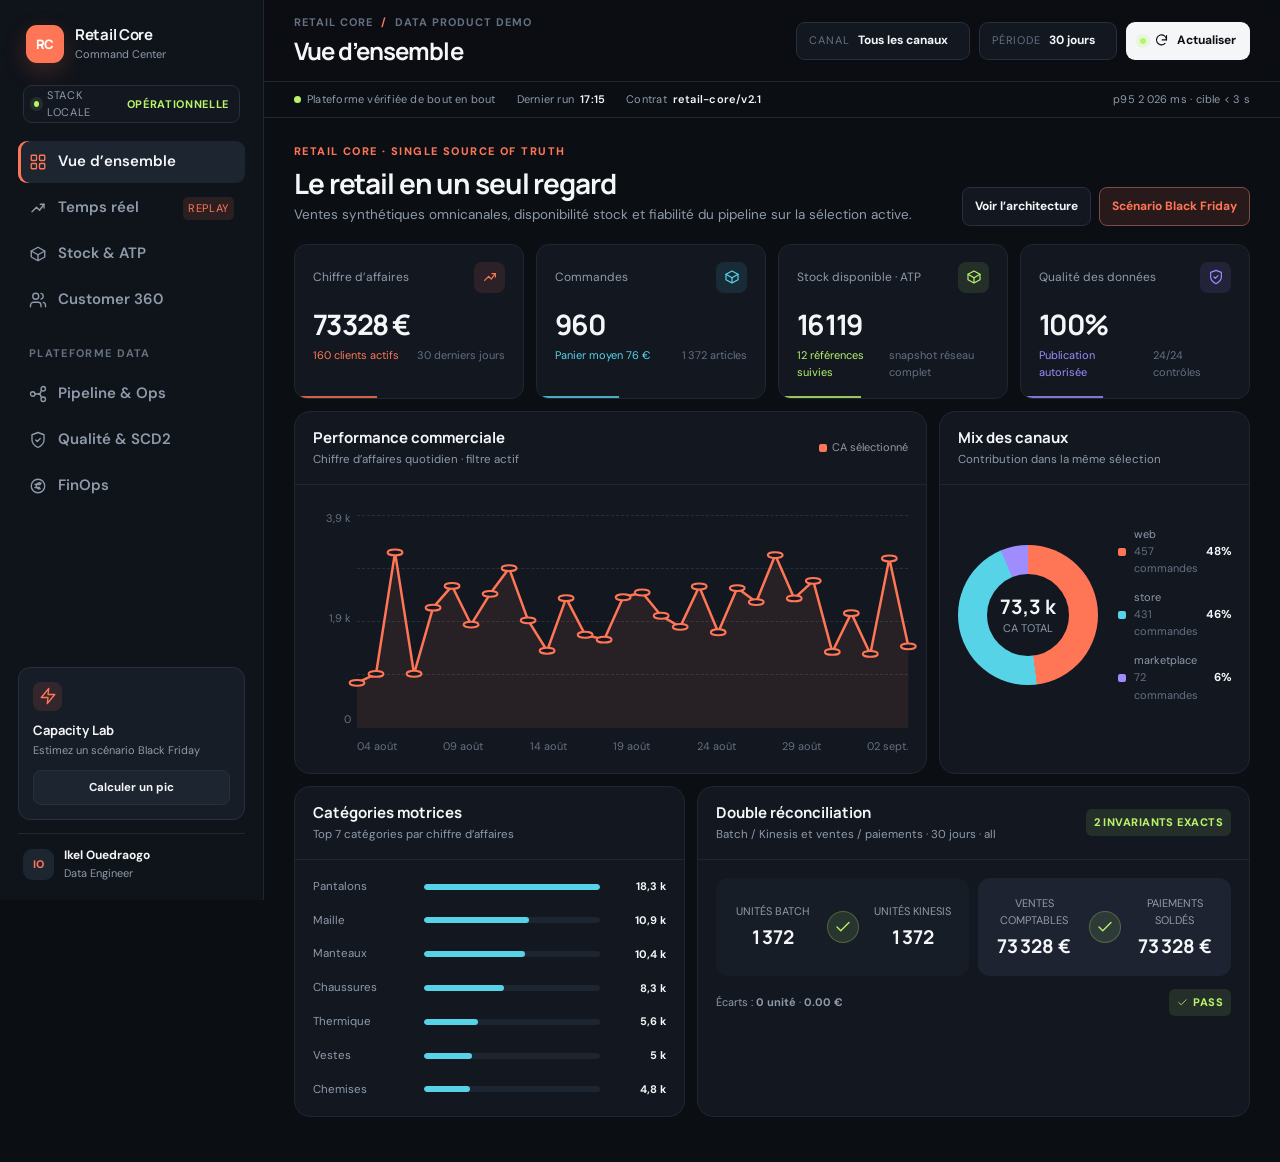
==== index.html @ 09bc0a40 "Mettre à jour ma démonstration" ====
<!doctype html>
<html lang="fr" data-theme="dark">
  <head>
    <meta charset="utf-8" />
    <meta name="viewport" content="width=device-width, initial-scale=1" />
    <meta name="description" content="Retail Core Lakehouse — cockpit omnicanal, qualité et observabilité data" />
    <title>Retail Core Command Center</title>
    <link rel="stylesheet" href="./styles.css" />
  </head>
  <body>
    <svg aria-hidden="true" class="svg-sprite">
      <symbol id="i-grid" viewBox="0 0 24 24"><rect x="3" y="3" width="7" height="7" rx="1"/><rect x="14" y="3" width="7" height="7" rx="1"/><rect x="3" y="14" width="7" height="7" rx="1"/><rect x="14" y="14" width="7" height="7" rx="1"/></symbol>
      <symbol id="i-stream" viewBox="0 0 24 24"><path d="M4 17l6-6 4 4 6-8"/><path d="M15 7h5v5"/></symbol>
      <symbol id="i-box" viewBox="0 0 24 24"><path d="M21 8l-9 5-9-5 9-5 9 5z"/><path d="M3 8v8l9 5 9-5V8M12 13v8"/></symbol>
      <symbol id="i-users" viewBox="0 0 24 24"><path d="M16 21v-2a4 4 0 00-4-4H6a4 4 0 00-4 4v2"/><circle cx="9" cy="7" r="4"/><path d="M22 21v-2a4 4 0 00-3-3.87M16 3.13a4 4 0 010 7.75"/></symbol>
      <symbol id="i-pipeline" viewBox="0 0 24 24"><circle cx="5" cy="12" r="3"/><circle cx="19" cy="5" r="3"/><circle cx="19" cy="19" r="3"/><path d="M8 12h4a4 4 0 004-4M8 12h4a4 4 0 014 4"/></symbol>
      <symbol id="i-shield" viewBox="0 0 24 24"><path d="M12 22s8-4 8-10V5l-8-3-8 3v7c0 6 8 10 8 10z"/><path d="M9 12l2 2 4-4"/></symbol>
      <symbol id="i-cost" viewBox="0 0 24 24"><circle cx="12" cy="12" r="9"/><path d="M16 8.5a4 4 0 10-1 7M8 10h7M8 14h6"/></symbol>
      <symbol id="i-search" viewBox="0 0 24 24"><circle cx="11" cy="11" r="7"/><path d="M20 20l-4-4"/></symbol>
      <symbol id="i-refresh" viewBox="0 0 24 24"><path d="M20 11a8 8 0 10-2.34 5.66"/><path d="M20 4v7h-7"/></symbol>
      <symbol id="i-bolt" viewBox="0 0 24 24"><path d="M13 2L3 14h9l-1 8 10-12h-9l1-8z"/></symbol>
      <symbol id="i-check" viewBox="0 0 24 24"><path d="M20 6L9 17l-5-5"/></symbol>
      <symbol id="i-arrow" viewBox="0 0 24 24"><path d="M5 12h14M13 6l6 6-6 6"/></symbol>
      <symbol id="i-close" viewBox="0 0 24 24"><path d="M6 6l12 12M18 6L6 18"/></symbol>
    </svg>

    <div class="app-shell">
      <aside class="sidebar" id="sidebar">
        <div class="brand">
          <div class="brand-mark">RC</div>
          <div><strong>Retail Core</strong><span>Command Center</span></div>
        </div>
        <div class="environment"><i></i><span>STACK LOCALE</span><b>OPÉRATIONNELLE</b></div>
        <nav class="nav-list" aria-label="Navigation principale">
          <button type="button" class="nav-item active" data-view="overview"><svg><use href="#i-grid"/></svg><span>Vue d’ensemble</span></button>
          <button type="button" class="nav-item" data-view="realtime"><svg><use href="#i-stream"/></svg><span>Temps réel</span><em>REPLAY</em></button>
          <button type="button" class="nav-item" data-view="inventory"><svg><use href="#i-box"/></svg><span>Stock & ATP</span></button>
          <button type="button" class="nav-item" data-view="customers"><svg><use href="#i-users"/></svg><span>Customer 360</span></button>
          <div class="nav-label">PLATEFORME DATA</div>
          <button type="button" class="nav-item" data-view="pipeline"><svg><use href="#i-pipeline"/></svg><span>Pipeline & Ops</span></button>
          <button type="button" class="nav-item" data-view="quality"><svg><use href="#i-shield"/></svg><span>Qualité & SCD2</span></button>
          <button type="button" class="nav-item" data-view="costs"><svg><use href="#i-cost"/></svg><span>FinOps</span></button>
        </nav>
        <div class="sidebar-card">
          <div class="sidebar-card-icon"><svg><use href="#i-bolt"/></svg></div>
          <div><strong>Capacity Lab</strong><span>Estimez un scénario Black Friday</span></div>
          <button type="button" id="open-simulation">Calculer un pic</button>
        </div>
        <div class="profile"><div class="avatar">IO</div><div><strong>Ikel Ouedraogo</strong><span>Data Engineer</span></div></div>
      </aside>

      <main class="workspace">
        <header class="topbar">
          <button type="button" class="mobile-menu" id="mobile-menu" aria-label="Ouvrir le menu" aria-expanded="false">☰</button>
          <div class="page-heading"><div class="breadcrumb">RETAIL CORE <b>/</b> DATA PRODUCT DEMO</div><h1 id="page-title">Vue d’ensemble</h1></div>
          <div class="top-actions">
            <label class="select-wrap"><span>Canal</span><select id="channel-filter" aria-label="Canal de vente"><option value="all">Tous les canaux</option><option value="web">E-commerce</option><option value="store">Magasins</option><option value="marketplace">Marketplace</option></select></label>
            <label class="select-wrap"><span>Période</span><select id="period-filter" aria-label="Période d’analyse"><option value="7">7 jours</option><option value="14">14 jours</option><option value="30" selected>30 jours</option></select></label>
            <button type="button" class="primary-button" id="refresh-data" aria-label="Actualiser les données"><span class="pulse-dot"></span><svg class="refresh-icon"><use href="#i-refresh"/></svg><span class="button-label">Actualiser</span></button>
          </div>
        </header>

        <div class="status-strip">
          <span><i class="status-ok"></i>Plateforme vérifiée de bout en bout</span><span>Dernier run <b id="last-run">—</b></span><span>Contrat <b id="contract-version">—</b></span><span class="status-right" id="latency-sla">p95 —</span>
        </div>
        <section id="view-root" class="view-root" aria-live="polite"></section>
      </main>
    </div>

    <div class="modal-backdrop" id="simulation-modal" hidden>
      <section class="modal" role="dialog" aria-modal="true" aria-labelledby="simulation-title">
        <button type="button" class="modal-close" id="close-simulation" aria-label="Fermer"><svg><use href="#i-close"/></svg></button>
        <div class="modal-kicker">BLACK FRIDAY · CAPACITY MODEL</div>
        <h2 id="simulation-title">Scénario de capacité retail</h2>
        <p>Cette estimation déterministe projette le débit, la latence, les unités de capacité et le coût. Elle ne génère aucun trafic cloud réel.</p>
        <label class="range-head" for="traffic-multiplier"><span>Multiplicateur de trafic</span><strong id="multiplier-value">× 5.0</strong></label>
        <input id="traffic-multiplier" type="range" min="2" max="12" step="0.5" value="5" />
        <div class="simulation-baseline"><span>Hypothèse nominale : 42 événements/s</span><svg><use href="#i-arrow"/></svg><b id="projected-rps">210 événements/s</b></div>
        <button type="button" class="run-button" id="run-simulation"><svg><use href="#i-bolt"/></svg>Calculer le scénario</button>
        <div id="simulation-result"></div>
      </section>
    </div>
    <div class="toast" id="toast" role="status"></div>
    <script src="./static-data.js" defer></script>
    <script src="./app.js" defer></script>
  </body>
</html>
---- styles.css ----
@import url('https://fonts.googleapis.com/css2?family=DM+Sans:wght@400;500;600;700&family=Manrope:wght@500;600;700;800&display=swap');

:root {
  color-scheme: dark;
  --bg: #0b0e13;
  --sidebar: #0f131a;
  --surface: #121720;
  --surface-2: #171d27;
  --surface-3: #1d2530;
  --line: #27303c;
  --line-soft: #202732;
  --text: #f4f6f8;
  --muted: #8f9baa;
  --muted-2: #657180;
  --coral: #ff7657;
  --coral-soft: rgba(255, 118, 87, .12);
  --lime: #b8f36b;
  --lime-soft: rgba(184, 243, 107, .11);
  --cyan: #57d3e8;
  --violet: #9f8cff;
  --danger: #ff5f73;
  --warning: #ffb85c;
  --shadow: 0 18px 55px rgba(0, 0, 0, .23);
  --radius: 16px;
  --font: "DM Sans", ui-sans-serif, system-ui, sans-serif;
  --display: "Manrope", var(--font);
}

* { box-sizing: border-box; }
html { min-width: 320px; background: var(--bg); }
body { margin: 0; background: var(--bg); color: var(--text); font: 15px/1.55 var(--font); -webkit-font-smoothing: antialiased; }
button, select, input { font: inherit; }
button { color: inherit; }
.svg-sprite { position: absolute; width: 0; height: 0; overflow: hidden; }
svg { width: 18px; height: 18px; fill: none; stroke: currentColor; stroke-width: 1.8; stroke-linecap: round; stroke-linejoin: round; }

.app-shell { display: grid; grid-template-columns: 264px minmax(0, 1fr); min-height: 100vh; }
.sidebar { position: sticky; top: 0; height: 100vh; padding: 24px 18px 18px; background: var(--sidebar); border-right: 1px solid var(--line-soft); display: flex; flex-direction: column; z-index: 30; }
.brand { display: flex; gap: 11px; align-items: center; padding: 0 8px 22px; }
.brand-mark { width: 38px; height: 38px; border-radius: 11px; display: grid; place-items: center; background: var(--coral); color: white; font: 800 13px var(--display); letter-spacing: -.04em; box-shadow: 0 8px 25px rgba(255,118,87,.2); }
.brand strong, .brand span { display: block; }
.brand strong { font: 700 15px var(--display); letter-spacing: -.02em; }
.brand span { color: var(--muted); font-size: 11px; margin-top: 1px; }
.environment { height: 38px; display: flex; align-items: center; gap: 8px; margin: 0 5px 18px; padding: 0 10px; border: 1px solid var(--line); background: var(--surface); border-radius: 9px; color: var(--muted); font-size: 11px; letter-spacing: .06em; }
.environment i { width: 6px; height: 6px; border-radius: 50%; background: var(--lime); box-shadow: 0 0 0 4px var(--lime-soft); }
.environment b { margin-left: auto; color: var(--lime); font-size: 11px; }
.nav-list { display: grid; gap: 4px; }
.nav-item { appearance: none; width: 100%; height: 42px; border: 0; border-radius: 9px; background: transparent; color: var(--muted); display: flex; align-items: center; gap: 11px; padding: 0 11px; cursor: pointer; text-align: left; transition: background .18s, color .18s, transform .18s; }
.nav-item:hover { color: var(--text); background: var(--surface-2); transform: translateX(2px); }
.nav-item.active { color: var(--text); background: var(--surface-3); box-shadow: inset 3px 0 0 var(--coral); }
.nav-item.active svg { color: var(--coral); }
.nav-item span { font-weight: 600; }
.nav-item em { margin-left: auto; font-style: normal; font-size: 11px; letter-spacing: .06em; padding: 3px 5px; color: var(--coral); background: var(--coral-soft); border-radius: 5px; }
.nav-label { margin: 20px 11px 7px; color: var(--muted-2); font-size: 11px; font-weight: 700; letter-spacing: .12em; }
.sidebar-card { margin-top: auto; padding: 14px; border-radius: 12px; background: var(--surface-2); border: 1px solid var(--line); }
.sidebar-card-icon { width: 29px; height: 29px; border-radius: 8px; display: grid; place-items: center; color: var(--coral); background: var(--coral-soft); margin-bottom: 10px; }
.sidebar-card strong, .sidebar-card span { display: block; }
.sidebar-card strong { font: 700 13px var(--display); }
.sidebar-card span { color: var(--muted); font-size: 11px; margin: 3px 0 11px; }
.sidebar-card button { width: 100%; border: 1px solid var(--line); background: var(--surface-3); border-radius: 8px; padding: 8px; font-size: 11.5px; font-weight: 700; cursor: pointer; }
.profile { display: flex; align-items: center; gap: 10px; margin-top: 13px; padding: 12px 5px 0; border-top: 1px solid var(--line-soft); }
.avatar { width: 31px; height: 31px; border-radius: 9px; display: grid; place-items: center; background: var(--surface-3); color: var(--coral); font-size: 11px; font-weight: 800; }
.profile strong, .profile span { display: block; }.profile strong { font-size: 12px; }.profile span { font-size: 11px; color: var(--muted); }

.workspace { min-width: 0; }
.topbar { height: 82px; display: flex; align-items: center; justify-content: space-between; padding: 0 30px; border-bottom: 1px solid var(--line-soft); background: color-mix(in srgb, var(--bg) 91%, transparent); backdrop-filter: blur(14px); position: sticky; top: 0; z-index: 20; }
.breadcrumb { color: var(--muted-2); font-size: 11px; font-weight: 700; letter-spacing: .09em; }.breadcrumb b { color: var(--coral); margin: 0 4px; }
.page-heading h1 { margin: 2px 0 0; font: 700 24px var(--display); letter-spacing: -.04em; }
.top-actions { display: flex; align-items: center; gap: 9px; }
.select-wrap { position: relative; display: flex; align-items: center; gap: 8px; height: 38px; padding: 0 9px 0 12px; background: var(--surface); border: 1px solid var(--line); border-radius: 9px; }
.select-wrap span { color: var(--muted-2); font-size: 11px; text-transform: uppercase; letter-spacing: .08em; }
.select-wrap select { appearance: none; color-scheme: dark; border: 0; background: var(--surface); color: #f4f6f8; -webkit-text-fill-color: #f4f6f8; font-size: 12px; font-weight: 700; outline: none; padding-right: 12px; cursor: pointer; }
.select-wrap select option { background: #121720; color: #f4f6f8; }
.select-wrap select:focus-visible { outline: 2px solid var(--coral); outline-offset: 3px; }
.mobile-menu { width: 38px; height: 38px; border-radius: 9px; border: 1px solid var(--line); background: var(--surface); place-items: center; cursor: pointer; }
.primary-button { height: 38px; border: 0; border-radius: 9px; padding: 0 14px; background: var(--text); color: var(--bg); font-weight: 700; font-size: 12px; cursor: pointer; display: flex; gap: 8px; align-items: center; }
.primary-button .refresh-icon { width: 15px; height: 15px; }
.pulse-dot { width: 6px; height: 6px; border-radius: 50%; background: var(--lime); box-shadow: 0 0 0 4px color-mix(in srgb, var(--lime) 18%, transparent); }
.mobile-menu { display: none; }
.status-strip { min-height: 36px; padding: 0 30px; display: flex; align-items: center; gap: 21px; border-bottom: 1px solid var(--line-soft); color: var(--muted); font-size: 11px; letter-spacing: .02em; }.status-strip span { display: flex; align-items: center; gap: 6px; }.status-strip b { color: var(--text); font-weight: 600; }.status-ok { width: 7px; height: 7px; border-radius: 50%; background: var(--lime); }.status-right { margin-left: auto; }
.view-root { max-width: 1520px; margin: 0 auto; padding: 25px 30px 45px; animation: viewIn .28s ease both; }
@keyframes viewIn { from { opacity: 0; transform: translateY(6px); } to { opacity: 1; transform: none; } }

.hero-row { display: flex; justify-content: space-between; align-items: flex-end; margin-bottom: 18px; }
.section-kicker { color: var(--coral); font-size: 11px; font-weight: 800; letter-spacing: .13em; text-transform: uppercase; }
.hero-row h2 { margin: 4px 0 3px; font: 700 28px var(--display); letter-spacing: -.04em; }
.hero-row p { margin: 0; color: var(--muted); font-size: 13.5px; max-width: 830px; }.hero-actions { display: flex; gap: 8px; }
.subtle-button { display: inline-flex; align-items: center; justify-content: center; border: 1px solid var(--line); background: var(--surface); color: var(--text); border-radius: 8px; padding: 9px 12px; font-size: 12px; font-weight: 700; cursor: pointer; text-decoration: none; }
.subtle-button.accent { color: var(--coral); border-color: color-mix(in srgb, var(--coral) 40%, var(--line)); background: var(--coral-soft); }

.kpi-grid { display: grid; grid-template-columns: repeat(4, minmax(0, 1fr)); gap: 12px; margin-bottom: 12px; }
.kpi-card { min-height: 129px; padding: 17px 18px; background: var(--surface); border: 1px solid var(--line-soft); border-radius: 13px; position: relative; overflow: hidden; }
.kpi-card::after { content: ""; position: absolute; left: 0; bottom: 0; width: 100%; height: 2px; background: var(--accent, var(--coral)); opacity: .8; transform: scaleX(.36); transform-origin: left; transition: transform .3s; }.kpi-card:hover::after { transform: scaleX(1); }
.kpi-top { display: flex; align-items: center; justify-content: space-between; color: var(--muted); font-size: 12px; }.kpi-icon { width: 31px; height: 31px; border-radius: 8px; display: grid; place-items: center; color: var(--accent, var(--coral)); background: color-mix(in srgb, var(--accent, var(--coral)) 11%, transparent); }.kpi-icon svg { width: 16px; height: 16px; }
.kpi-value { margin: 12px 0 4px; font: 700 clamp(24px, 2.2vw, 32px) var(--display); letter-spacing: -.055em; }.kpi-foot { display: flex; justify-content: space-between; gap: 10px; color: var(--muted-2); font-size: 11px; }.trend-up { color: var(--lime); }.trend-warn { color: var(--warning); }

.dashboard-grid { display: grid; grid-template-columns: repeat(12, minmax(0, 1fr)); gap: 12px; }
.panel { background: var(--surface); border: 1px solid var(--line-soft); border-radius: var(--radius); min-width: 0; }
.panel-header { min-height: 68px; display: flex; align-items: center; justify-content: space-between; gap: 15px; padding: 15px 18px; border-bottom: 1px solid var(--line-soft); }.panel-title h3 { margin: 0; font: 700 15px var(--display); }.panel-title p { margin: 3px 0 0; color: var(--muted); font-size: 11.5px; }.panel-meta { color: var(--muted); font-size: 11px; flex-shrink: 0; }.panel-body { padding: 18px; }
.span-8 { grid-column: span 8; }.span-7 { grid-column: span 7; }.span-6 { grid-column: span 6; }.span-5 { grid-column: span 5; }.span-4 { grid-column: span 4; }.span-12 { grid-column: 1 / -1; }

.line-chart { height: 252px; position: relative; padding-left: 44px; }.chart-grid { position: absolute; inset: 12px 0 28px 44px; display: grid; grid-template-rows: repeat(4, 1fr); }.chart-grid i { border-top: 1px dashed var(--line); }.line-chart svg { position: absolute; inset: 8px 0 27px 44px; width: calc(100% - 44px); height: calc(100% - 35px); overflow: visible; }.line-chart .area { fill: color-mix(in srgb, var(--coral) 9%, transparent); stroke: none; }.line-chart .line { fill: none; stroke: var(--coral); stroke-width: 2.5; vector-effect: non-scaling-stroke; }.line-chart .point { fill: var(--surface); stroke: var(--coral); stroke-width: 2; cursor: pointer; }.line-chart .point:focus { outline: none; stroke: var(--lime); stroke-width: 3; }.chart-scale { position: absolute; left: 0; top: 7px; bottom: 27px; width: 38px; display: flex; flex-direction: column; justify-content: space-between; color: var(--muted-2); font-size: 11px; text-align: right; }.chart-labels { position: absolute; bottom: 0; left: 44px; right: 0; display: flex; justify-content: space-between; color: var(--muted-2); font-size: 11px; }.chart-tooltip { position: absolute; z-index: 3; padding: 8px 10px; border-radius: 7px; background: var(--text); color: var(--bg); font-size: 11px; box-shadow: var(--shadow); pointer-events: none; transform: translate(-50%, -115%); opacity: 0; transition: opacity .15s; }
.legend { display: flex; gap: 13px; color: var(--muted); font-size: 11px; }.legend span { display: flex; align-items: center; gap: 5px; }.legend i { width: 8px; height: 8px; border-radius: 2px; background: var(--coral); }

.donut-layout { display: grid; grid-template-columns: 146px 1fr; align-items: center; min-height: 224px; gap: 14px; }.donut { width: 140px; height: 140px; border-radius: 50%; position: relative; display: grid; place-items: center; }.donut::after { content: ""; width: 82px; height: 82px; background: var(--surface); border-radius: 50%; position: absolute; }.donut-center { z-index: 1; text-align: center; }.donut-center strong, .donut-center span { display: block; }.donut-center strong { font: 700 20px var(--display); }.donut-center span { color: var(--muted); font-size: 11px; }.mix-list { display: grid; gap: 12px; }.mix-row { display: grid; grid-template-columns: 8px 1fr auto; gap: 8px; align-items: center; }.mix-row i { width: 8px; height: 8px; border-radius: 2px; }.mix-row span { color: var(--muted); font-size: 11px; }.mix-row b { font-size: 11.5px; }.mix-row small { color: var(--muted-2); font-size: 11px; display: block; }

.metric-list { display: grid; gap: 16px; }.metric-row { display: grid; grid-template-columns: minmax(100px, 1fr) 2fr auto; gap: 11px; align-items: center; }.metric-row > span { color: var(--muted); font-size: 11.5px; white-space: nowrap; overflow: hidden; text-overflow: ellipsis; }.meter { height: 6px; border-radius: 8px; background: var(--surface-3); overflow: hidden; }.meter i { display: block; height: 100%; border-radius: inherit; background: var(--cyan); }.metric-row b { font-size: 11px; min-width: 55px; text-align: right; }

.recon-stack { display: grid; grid-template-columns: 1fr 1fr; gap: 9px; }.recon-card { display: grid; grid-template-columns: 1fr auto 1fr; align-items: center; gap: 10px; padding: 17px 12px; background: var(--surface-2); border-radius: 12px; }.recon-card.payment { background: color-mix(in srgb, var(--violet) 5%, var(--surface-2)); }.recon-side { text-align: center; min-width: 0; }.recon-side span { color: var(--muted); font-size: 11px; display: block; }.recon-side strong { display: block; margin-top: 4px; font: 700 19px var(--display); white-space: nowrap; }.recon-equals { width: 32px; height: 32px; border-radius: 50%; display: grid; place-items: center; color: var(--lime); background: var(--lime-soft); border: 1px solid color-mix(in srgb, var(--lime) 25%, transparent); }.recon-foot { display: flex; justify-content: space-between; gap: 12px; align-items: center; margin-top: 13px; color: var(--muted); font-size: 11px; }.badge { display: inline-flex; align-items: center; gap: 5px; padding: 5px 8px; border-radius: 6px; font-size: 11px; font-weight: 800; letter-spacing: .04em; }.badge.pass, .badge.healthy { color: var(--lime); background: var(--lime-soft); }.badge.warn, .badge.watch, .badge.emulated { color: var(--warning); background: rgba(255,184,92,.1); }.badge.critical { color: var(--danger); background: rgba(255,95,115,.1); }.badge.target { color: var(--cyan); background: color-mix(in srgb, var(--cyan) 12%, transparent); }.badge svg { width: 11px; height: 11px; }

.event-feed { max-height: 390px; overflow: auto; }.event-row { display: grid; grid-template-columns: 78px 1fr auto; gap: 11px; align-items: center; padding: 11px 0; border-bottom: 1px solid var(--line-soft); }.event-row:last-child { border: 0; }.event-type { font-size: 11px; font-weight: 800; text-transform: uppercase; color: var(--cyan); }.event-row strong { display: block; font-size: 12px; white-space: nowrap; overflow: hidden; text-overflow: ellipsis; }.event-row span { color: var(--muted); font-size: 11px; }.latency { font-family: ui-monospace, monospace; color: var(--lime) !important; }

.table-tools { display: flex; gap: 8px; align-items: center; }.search-box { position: relative; }.search-box svg { position: absolute; left: 10px; top: 9px; width: 15px; color: var(--muted); }.search-box input { width: 240px; height: 34px; border: 1px solid var(--line); background: var(--surface-2); color: var(--text); border-radius: 8px; padding: 0 10px 0 31px; outline: none; font-size: 11.5px; }.search-box input:focus { border-color: var(--coral); }
.data-table-wrap { overflow-x: auto; }.data-table { width: 100%; min-width: 980px; border-collapse: collapse; font-size: 12px; }.data-table th { padding: 11px 12px; text-align: left; color: var(--muted-2); font-size: 11px; letter-spacing: .06em; text-transform: uppercase; border-bottom: 1px solid var(--line); white-space: nowrap; }.data-table td { padding: 13px 12px; border-bottom: 1px solid var(--line-soft); color: var(--muted); white-space: nowrap; }.data-table tr:last-child td { border-bottom: 0; }.data-table tbody tr { transition: background .15s; }.data-table tbody tr:hover { background: var(--surface-2); }.data-table strong { color: var(--text); }.product-cell { display: flex; align-items: center; gap: 9px; }.product-icon { width: 30px; height: 30px; border-radius: 7px; display: grid; place-items: center; background: var(--surface-3); color: var(--coral); font-weight: 800; font-size: 11px; }.atp-cell { min-width: 145px; }.atp-value { display: flex; justify-content: space-between; margin-bottom: 6px; }.table-meter { height: 5px; background: var(--surface-3); border-radius: 5px; overflow: hidden; }.table-meter i { display: block; height: 100%; border-radius: inherit; background: var(--lime); }.table-meter i.watch { background: var(--warning); }.table-meter i.critical { background: var(--danger); }

.pipeline-flow { display: grid; grid-template-columns: repeat(8, minmax(96px, 1fr)); gap: 12px; padding: 32px 6px 20px; overflow-x: auto; }.pipeline-node { position: relative; min-width: 96px; text-align: center; }.pipeline-node:not(:last-child)::after { content: ""; position: absolute; top: 28px; left: calc(50% + 34px); width: calc(100% - 44px); border-top: 1px dashed var(--muted-2); }.node-icon { width: 56px; height: 56px; margin: 0 auto 11px; border-radius: 15px; display: grid; place-items: center; background: var(--surface-2); border: 1px solid var(--line); color: var(--coral); position: relative; z-index: 1; font: 800 11px var(--display); }.node-status { position: absolute; right: -2px; bottom: -2px; width: 12px; height: 12px; border-radius: 50%; background: var(--lime); border: 3px solid var(--surface-2); }.pipeline-node.emulated .node-status { background: var(--warning); }.pipeline-node.target .node-status { background: var(--cyan); }.pipeline-node.ready .node-status { background: var(--muted-2); }.pipeline-node strong { display: block; font: 700 12px var(--display); }.pipeline-node span { display: block; margin-top: 3px; color: var(--muted); font-size: 11px; line-height: 1.35; overflow-wrap: anywhere; }.pipeline-node b { display: inline-block; margin-top: 7px; padding: 4px 7px; border-radius: 4px; color: var(--lime); background: var(--lime-soft); font-size: 11px; }.pipeline-node.emulated b { color: var(--warning); background: rgba(255,184,92,.1); }.pipeline-node.target b { color: var(--cyan); background: color-mix(in srgb, var(--cyan) 10%, transparent); }.pipeline-node.ready b { color: var(--muted); background: var(--surface-3); }.evidence-legend { display: flex; gap: 6px; flex-wrap: wrap; justify-content: flex-end; }
.dag { display: grid; gap: 8px; min-width: 0; }.dag-row { display: grid; grid-template-columns: minmax(90px, .85fr) minmax(95px, 1.4fr) minmax(50px, 90px) minmax(48px, 70px); gap: 9px; align-items: center; min-width: 0; padding: 11px 0; border-bottom: 1px solid var(--line-soft); }.dag-row strong { min-width: 0; overflow-wrap: anywhere; font-size: 11px; }.dag-row span, .dag-row time { min-width: 0; color: var(--muted); font-size: 11px; overflow-wrap: anywhere; }.dag-row time { text-align: right; }.task-bar { min-width: 0; height: 8px; border-radius: 6px; background: var(--surface-3); overflow: hidden; }.task-bar i { display: block; height: 100%; background: var(--lime); border-radius: inherit; }

.quality-score { display: flex; align-items: center; gap: 20px; }.score-ring { width: 110px; height: 110px; flex: 0 0 auto; border-radius: 50%; display: grid; place-items: center; position: relative; background: conic-gradient(var(--lime) var(--score, 100%), var(--surface-3) 0); }.score-ring::after { content: ""; position: absolute; width: 80px; height: 80px; border-radius: 50%; background: var(--surface); }.score-ring div { z-index: 1; text-align: center; }.score-ring strong { display: block; font: 800 23px var(--display); }.score-ring span { color: var(--muted); font-size: 11px; }.quality-copy h3 { margin: 0 0 6px; font: 700 16px var(--display); }.quality-copy p { margin: 0; color: var(--muted); font-size: 11.5px; max-width: 320px; }
.check-grid { display: grid; grid-template-columns: repeat(2, minmax(0, 1fr)); gap: 9px; }.check-item { display: flex; align-items: center; gap: 10px; min-width: 0; padding: 11px; border-radius: 8px; background: var(--surface-2); }.check-mark { width: 25px; height: 25px; flex: 0 0 auto; border-radius: 6px; display: grid; place-items: center; background: var(--lime-soft); color: var(--lime); }.check-mark svg { width: 13px; }.check-item strong { display: block; overflow-wrap: anywhere; font-size: 11px; }.check-item span { display: block; color: var(--muted); font-size: 11px; text-transform: uppercase; }.check-item.target .check-mark { color: var(--cyan); background: color-mix(in srgb, var(--cyan) 10%, transparent); }.check-item.failed .check-mark { color: var(--danger); background: color-mix(in srgb, var(--danger) 10%, transparent); }
.scd-timeline { display: grid; gap: 8px; }.scd-item { display: grid; grid-template-columns: minmax(180px, 1fr) 85px 180px 80px; gap: 11px; align-items: center; padding: 11px; background: var(--surface-2); border-radius: 8px; font-size: 11px; }.scd-item span { color: var(--muted); }.scd-item.current { border-left: 2px solid var(--lime); }

.cost-total { display: flex; justify-content: space-between; align-items: flex-end; }.cost-total strong { display: block; font: 800 32px var(--display); letter-spacing: -.06em; }.cost-total span { color: var(--muted); font-size: 11px; }.budget-meter { height: 10px; margin: 18px 0 7px; background: var(--surface-3); border-radius: 8px; overflow: hidden; }.budget-meter i { height: 100%; display: block; background: var(--coral); border-radius: inherit; }.budget-labels { display: flex; justify-content: space-between; color: var(--muted); font-size: 11px; }.cost-bars { display: grid; gap: 15px; }.cost-row { display: grid; grid-template-columns: 145px 1fr 65px; gap: 11px; align-items: center; }.cost-row span { color: var(--muted); font-size: 11px; }.cost-bar { height: 9px; border-radius: 7px; background: var(--surface-3); overflow: hidden; }.cost-bar i { height: 100%; display: block; border-radius: inherit; background: var(--violet); }.cost-row b { text-align: right; font-size: 11px; }.assumption-note { display: grid; gap: 5px; margin-top: 16px; padding: 11px; border-radius: 8px; background: var(--surface-2); color: var(--muted); font-size: 11px; }.assumption-note span::before { content: "•"; color: var(--coral); margin-right: 7px; }

.modal-backdrop { position: fixed; inset: 0; z-index: 100; display: grid; place-items: center; padding: 20px; background: rgba(4,6,9,.75); backdrop-filter: blur(10px); }.modal-backdrop[hidden] { display: none; }.modal { width: min(560px, 100%); max-height: calc(100vh - 40px); overflow-y: auto; padding: 30px; background: var(--surface); border: 1px solid var(--line); border-radius: 20px; box-shadow: var(--shadow); position: relative; animation: modalIn .24s ease both; }.modal-close { position: absolute; top: 15px; right: 15px; width: 36px; height: 36px; border: 1px solid var(--line); border-radius: 8px; background: var(--surface-2); display: grid; place-items: center; cursor: pointer; }.modal-close svg { width: 15px; }.modal-kicker { color: var(--coral); font-size: 11px; font-weight: 800; letter-spacing: .12em; }.modal h2 { margin: 8px 0 8px; font: 750 25px var(--display); letter-spacing: -.04em; }.modal > p { margin: 0 0 23px; color: var(--muted); font-size: 13px; }.range-head { display: flex; justify-content: space-between; margin-bottom: 11px; font-size: 12px; }.range-head strong { color: var(--coral); font-size: 16px; }input[type="range"] { width: 100%; accent-color: var(--coral); }.simulation-baseline { display: grid; grid-template-columns: 1fr auto 1fr; align-items: center; gap: 10px; margin: 19px 0; padding: 14px; background: var(--surface-2); border-radius: 10px; font-size: 12px; }.simulation-baseline span { color: var(--muted); }.simulation-baseline b { text-align: right; }.simulation-baseline svg { color: var(--coral); }.run-button { width: 100%; height: 46px; border: 0; border-radius: 10px; background: var(--coral); color: white; font-size: 12px; font-weight: 800; display: flex; gap: 8px; align-items: center; justify-content: center; cursor: pointer; }.run-button:disabled { opacity: .6; cursor: wait; }.simulation-results { margin-top: 15px; padding: 15px; border: 1px solid color-mix(in srgb, var(--lime) 25%, var(--line)); background: var(--lime-soft); border-radius: 10px; }.simulation-results header { display: flex; justify-content: space-between; margin-bottom: 11px; font-size: 12px; }.simulation-results-grid { display: grid; grid-template-columns: repeat(3, 1fr); gap: 9px; }.simulation-results-grid div { padding: 9px; background: color-mix(in srgb, var(--surface) 70%, transparent); border-radius: 7px; }.simulation-results-grid span, .simulation-results-grid strong { display: block; }.simulation-results-grid span { color: var(--muted); font-size: 11px; }.simulation-results-grid strong { margin-top: 4px; font-size: 12px; }.simulation-results p { margin: 11px 0 0; font-size: 11px; color: var(--muted); }
.toast { position: fixed; right: 24px; bottom: 24px; z-index: 120; padding: 12px 16px; background: var(--text); color: var(--bg); border-radius: 9px; box-shadow: var(--shadow); font-size: 12px; font-weight: 700; opacity: 0; transform: translateY(10px); pointer-events: none; transition: .22s; }.toast.show { opacity: 1; transform: none; }
.skeleton { min-height: 110px; border-radius: 13px; background: linear-gradient(100deg,var(--surface) 20%,var(--surface-2) 40%,var(--surface) 60%); background-size: 220% 100%; animation: shimmer 1.3s infinite; }.error-state { padding: 60px 20px; text-align: center; color: var(--muted); }.error-state strong { display: block; color: var(--text); font: 700 18px var(--display); margin-bottom: 7px; }
@keyframes shimmer { to { background-position-x: -220%; } }@keyframes modalIn { from { opacity: 0; transform: translateY(9px) scale(.98); } to { opacity: 1; transform: none; } }

@media (max-width: 1180px) { .kpi-grid { grid-template-columns: repeat(2, 1fr); }.span-8,.span-7 { grid-column: span 12; }.span-5,.span-4 { grid-column: span 6; }.pipeline-flow { grid-template-columns: repeat(8, 140px); }.top-actions .select-wrap span { display: none; }.recon-stack { grid-template-columns: 1fr; } }
@media (max-width: 850px) { .app-shell { grid-template-columns: 1fr; }.sidebar { position: fixed; left: -280px; transition: left .25s; box-shadow: var(--shadow); }.sidebar.open { left: 0; }.mobile-menu { display: grid; }.topbar { height: auto; min-height: 116px; display: grid; grid-template-columns: auto 1fr; justify-content: initial; gap: 10px 12px; padding: 13px 16px; }.top-actions { grid-column: 1 / -1; width: 100%; overflow-x: auto; padding-bottom: 2px; }.top-actions .select-wrap { display: flex; flex: 1 0 auto; }.status-strip { padding: 0 16px; overflow-x: auto; white-space: nowrap; }.view-root { padding: 22px 16px 35px; }.hero-row { align-items: flex-start; gap: 15px; }.hero-actions { display: none; }.span-6,.span-5,.span-4 { grid-column: span 12; }.donut-layout { grid-template-columns: 130px 1fr; }.donut { width: 120px; height: 120px; }.donut::after { width: 72px; height: 72px; }.check-grid { grid-template-columns: 1fr; }.page-heading h1 { font-size: 20px; }.dag-row { grid-template-columns: minmax(115px, 1fr) minmax(170px, 1.4fr) 70px; }.dag-row time { display: none; } }
@media (max-width: 520px) { .kpi-grid { grid-template-columns: 1fr; }.kpi-card { min-height: 116px; }.hero-row h2 { font-size: 23px; }.hero-row p { font-size: 12.5px; }.breadcrumb { display: none; }.status-strip span:nth-child(n+3) { display: none; }.top-actions { gap: 6px; }.top-actions .select-wrap { min-width: 0; padding: 0 8px; }.top-actions .select-wrap select { max-width: 115px; padding-right: 2px; }.primary-button { width: 38px; padding: 0; justify-content: center; }.primary-button .pulse-dot, .primary-button .button-label { display: none; }.table-tools { width: 100%; }.search-box, .search-box input { width: 100%; }.panel-header { align-items: flex-start; flex-direction: column; }.dag-row { grid-template-columns: minmax(90px, .8fr) minmax(120px, 1.3fr) 54px; gap: 8px; }.modal { padding: 25px 19px; }.simulation-results-grid { grid-template-columns: 1fr 1fr; }.recon-card { padding: 15px 8px; }.recon-side strong { font-size: 16px; }.recon-foot { align-items: flex-start; flex-direction: column; }.scd-item { grid-template-columns: 1fr auto; }.scd-item > span { grid-column: 1 / -1; }.cost-total { align-items: flex-start; flex-direction: column; gap: 8px; } }

@media (prefers-reduced-motion: reduce) { *,*::before,*::after { animation-duration: .01ms !important; transition-duration: .01ms !important; } }
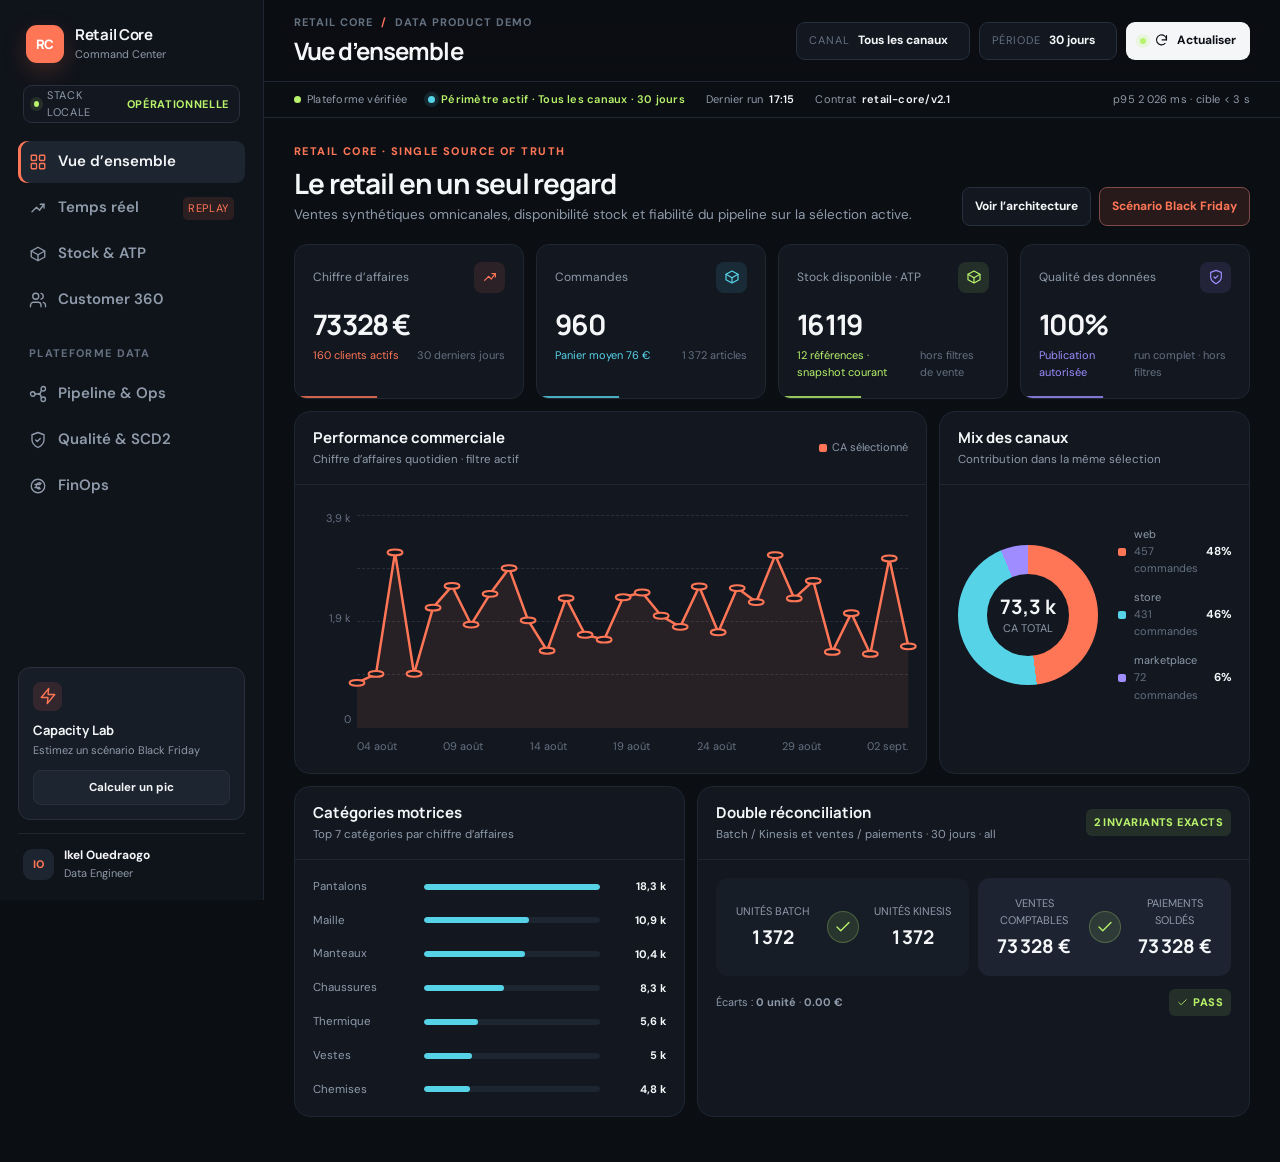
==== commit 5ea1f3ff: "Corriger mes filtres en ligne" ====
--- a/index.html
+++ b/index.html
@@ -5,7 +5,7 @@
     <meta name="viewport" content="width=device-width, initial-scale=1" />
     <meta name="description" content="Retail Core Lakehouse — cockpit omnicanal, qualité et observabilité data" />
     <title>Retail Core Command Center</title>
-    <link rel="stylesheet" href="./styles.css" />
+    <link rel="stylesheet" href="./styles.css?v=ae68c022e336" />
   </head>
   <body>
     <svg aria-hidden="true" class="svg-sprite">
@@ -54,6 +54,7 @@
           <button type="button" class="mobile-menu" id="mobile-menu" aria-label="Ouvrir le menu" aria-expanded="false">☰</button>
           <div class="page-heading"><div class="breadcrumb">RETAIL CORE <b>/</b> DATA PRODUCT DEMO</div><h1 id="page-title">Vue d’ensemble</h1></div>
           <div class="top-actions">
+            <div class="scope-mode" id="scope-mode" hidden><i></i><span id="scope-mode-text">Périmètre global</span></div>
             <label class="select-wrap"><span>Canal</span><select id="channel-filter" aria-label="Canal de vente"><option value="all">Tous les canaux</option><option value="web">E-commerce</option><option value="store">Magasins</option><option value="marketplace">Marketplace</option></select></label>
             <label class="select-wrap"><span>Période</span><select id="period-filter" aria-label="Période d’analyse"><option value="7">7 jours</option><option value="14">14 jours</option><option value="30" selected>30 jours</option></select></label>
             <button type="button" class="primary-button" id="refresh-data" aria-label="Actualiser les données"><span class="pulse-dot"></span><svg class="refresh-icon"><use href="#i-refresh"/></svg><span class="button-label">Actualiser</span></button>
@@ -61,7 +62,7 @@
         </header>
 
         <div class="status-strip">
-          <span><i class="status-ok"></i>Plateforme vérifiée de bout en bout</span><span>Dernier run <b id="last-run">—</b></span><span>Contrat <b id="contract-version">—</b></span><span class="status-right" id="latency-sla">p95 —</span>
+          <span><i class="status-ok"></i>Plateforme vérifiée</span><span class="scope-status" id="scope-status"><i class="scope-dot"></i><b>Périmètre actif · Tous les canaux · 30 jours</b></span><span>Dernier run <b id="last-run">—</b></span><span>Contrat <b id="contract-version">—</b></span><span class="status-right" id="latency-sla">p95 —</span>
         </div>
         <section id="view-root" class="view-root" aria-live="polite"></section>
       </main>
@@ -81,7 +82,7 @@
       </section>
     </div>
     <div class="toast" id="toast" role="status"></div>
-    <script src="./static-data.js" defer></script>
-    <script src="./app.js" defer></script>
+    <script src="./static-data.js?v=ae68c022e336" defer></script>
+    <script src="./app.js?v=ae68c022e336" defer></script>
   </body>
 </html>
--- a/styles.css
+++ b/styles.css
@@ -67,6 +67,9 @@
 .breadcrumb { color: var(--muted-2); font-size: 11px; font-weight: 700; letter-spacing: .09em; }.breadcrumb b { color: var(--coral); margin: 0 4px; }
 .page-heading h1 { margin: 2px 0 0; font: 700 24px var(--display); letter-spacing: -.04em; }
 .top-actions { display: flex; align-items: center; gap: 9px; }
+.scope-mode { height: 38px; display: flex; align-items: center; gap: 8px; padding: 0 12px; border: 1px solid color-mix(in srgb, var(--cyan) 26%, var(--line)); border-radius: 9px; background: color-mix(in srgb, var(--cyan) 8%, var(--surface)); color: var(--cyan); font-size: 11px; font-weight: 800; letter-spacing: .08em; text-transform: uppercase; white-space: nowrap; }
+.scope-mode[hidden], .select-wrap[hidden] { display: none; }
+.scope-mode i, .scope-dot { width: 7px; height: 7px; border-radius: 50%; background: var(--cyan); box-shadow: 0 0 0 4px color-mix(in srgb, var(--cyan) 12%, transparent); flex: 0 0 auto; }
 .select-wrap { position: relative; display: flex; align-items: center; gap: 8px; height: 38px; padding: 0 9px 0 12px; background: var(--surface); border: 1px solid var(--line); border-radius: 9px; }
 .select-wrap span { color: var(--muted-2); font-size: 11px; text-transform: uppercase; letter-spacing: .08em; }
 .select-wrap select { appearance: none; color-scheme: dark; border: 0; background: var(--surface); color: #f4f6f8; -webkit-text-fill-color: #f4f6f8; font-size: 12px; font-weight: 700; outline: none; padding-right: 12px; cursor: pointer; }
@@ -77,7 +80,7 @@
 .primary-button .refresh-icon { width: 15px; height: 15px; }
 .pulse-dot { width: 6px; height: 6px; border-radius: 50%; background: var(--lime); box-shadow: 0 0 0 4px color-mix(in srgb, var(--lime) 18%, transparent); }
 .mobile-menu { display: none; }
-.status-strip { min-height: 36px; padding: 0 30px; display: flex; align-items: center; gap: 21px; border-bottom: 1px solid var(--line-soft); color: var(--muted); font-size: 11px; letter-spacing: .02em; }.status-strip span { display: flex; align-items: center; gap: 6px; }.status-strip b { color: var(--text); font-weight: 600; }.status-ok { width: 7px; height: 7px; border-radius: 50%; background: var(--lime); }.status-right { margin-left: auto; }
+.status-strip { min-height: 36px; padding: 0 30px; display: flex; align-items: center; gap: 21px; border-bottom: 1px solid var(--line-soft); color: var(--muted); font-size: 11px; letter-spacing: .02em; }.status-strip span { display: flex; align-items: center; gap: 6px; }.status-strip b { color: var(--text); font-weight: 600; }.status-ok { width: 7px; height: 7px; border-radius: 50%; background: var(--lime); }.scope-status b { color: var(--lime); }.scope-status.global b { color: var(--cyan); }.status-right { margin-left: auto; }
 .view-root { max-width: 1520px; margin: 0 auto; padding: 25px 30px 45px; animation: viewIn .28s ease both; }
 @keyframes viewIn { from { opacity: 0; transform: translateY(6px); } to { opacity: 1; transform: none; } }
 
@@ -128,7 +131,7 @@
 @keyframes shimmer { to { background-position-x: -220%; } }@keyframes modalIn { from { opacity: 0; transform: translateY(9px) scale(.98); } to { opacity: 1; transform: none; } }
 
 @media (max-width: 1180px) { .kpi-grid { grid-template-columns: repeat(2, 1fr); }.span-8,.span-7 { grid-column: span 12; }.span-5,.span-4 { grid-column: span 6; }.pipeline-flow { grid-template-columns: repeat(8, 140px); }.top-actions .select-wrap span { display: none; }.recon-stack { grid-template-columns: 1fr; } }
-@media (max-width: 850px) { .app-shell { grid-template-columns: 1fr; }.sidebar { position: fixed; left: -280px; transition: left .25s; box-shadow: var(--shadow); }.sidebar.open { left: 0; }.mobile-menu { display: grid; }.topbar { height: auto; min-height: 116px; display: grid; grid-template-columns: auto 1fr; justify-content: initial; gap: 10px 12px; padding: 13px 16px; }.top-actions { grid-column: 1 / -1; width: 100%; overflow-x: auto; padding-bottom: 2px; }.top-actions .select-wrap { display: flex; flex: 1 0 auto; }.status-strip { padding: 0 16px; overflow-x: auto; white-space: nowrap; }.view-root { padding: 22px 16px 35px; }.hero-row { align-items: flex-start; gap: 15px; }.hero-actions { display: none; }.span-6,.span-5,.span-4 { grid-column: span 12; }.donut-layout { grid-template-columns: 130px 1fr; }.donut { width: 120px; height: 120px; }.donut::after { width: 72px; height: 72px; }.check-grid { grid-template-columns: 1fr; }.page-heading h1 { font-size: 20px; }.dag-row { grid-template-columns: minmax(115px, 1fr) minmax(170px, 1.4fr) 70px; }.dag-row time { display: none; } }
+@media (max-width: 850px) { .app-shell { grid-template-columns: 1fr; }.sidebar { position: fixed; left: -280px; transition: left .25s; box-shadow: var(--shadow); }.sidebar.open { left: 0; }.mobile-menu { display: grid; }.topbar { height: auto; min-height: 116px; display: grid; grid-template-columns: auto 1fr; justify-content: initial; gap: 10px 12px; padding: 13px 16px; }.top-actions { grid-column: 1 / -1; width: 100%; overflow-x: auto; padding-bottom: 2px; }.top-actions .select-wrap:not([hidden]) { display: flex; flex: 1 0 auto; }.scope-mode { flex: 1 0 auto; }.status-strip { padding: 0 16px; overflow-x: auto; white-space: nowrap; }.view-root { padding: 22px 16px 35px; }.hero-row { align-items: flex-start; gap: 15px; }.hero-actions { display: none; }.span-6,.span-5,.span-4 { grid-column: span 12; }.donut-layout { grid-template-columns: 130px 1fr; }.donut { width: 120px; height: 120px; }.donut::after { width: 72px; height: 72px; }.check-grid { grid-template-columns: 1fr; }.page-heading h1 { font-size: 20px; }.dag-row { grid-template-columns: minmax(115px, 1fr) minmax(170px, 1.4fr) 70px; }.dag-row time { display: none; } }
 @media (max-width: 520px) { .kpi-grid { grid-template-columns: 1fr; }.kpi-card { min-height: 116px; }.hero-row h2 { font-size: 23px; }.hero-row p { font-size: 12.5px; }.breadcrumb { display: none; }.status-strip span:nth-child(n+3) { display: none; }.top-actions { gap: 6px; }.top-actions .select-wrap { min-width: 0; padding: 0 8px; }.top-actions .select-wrap select { max-width: 115px; padding-right: 2px; }.primary-button { width: 38px; padding: 0; justify-content: center; }.primary-button .pulse-dot, .primary-button .button-label { display: none; }.table-tools { width: 100%; }.search-box, .search-box input { width: 100%; }.panel-header { align-items: flex-start; flex-direction: column; }.dag-row { grid-template-columns: minmax(90px, .8fr) minmax(120px, 1.3fr) 54px; gap: 8px; }.modal { padding: 25px 19px; }.simulation-results-grid { grid-template-columns: 1fr 1fr; }.recon-card { padding: 15px 8px; }.recon-side strong { font-size: 16px; }.recon-foot { align-items: flex-start; flex-direction: column; }.scd-item { grid-template-columns: 1fr auto; }.scd-item > span { grid-column: 1 / -1; }.cost-total { align-items: flex-start; flex-direction: column; gap: 8px; } }
 
 @media (prefers-reduced-motion: reduce) { *,*::before,*::after { animation-duration: .01ms !important; transition-duration: .01ms !important; } }
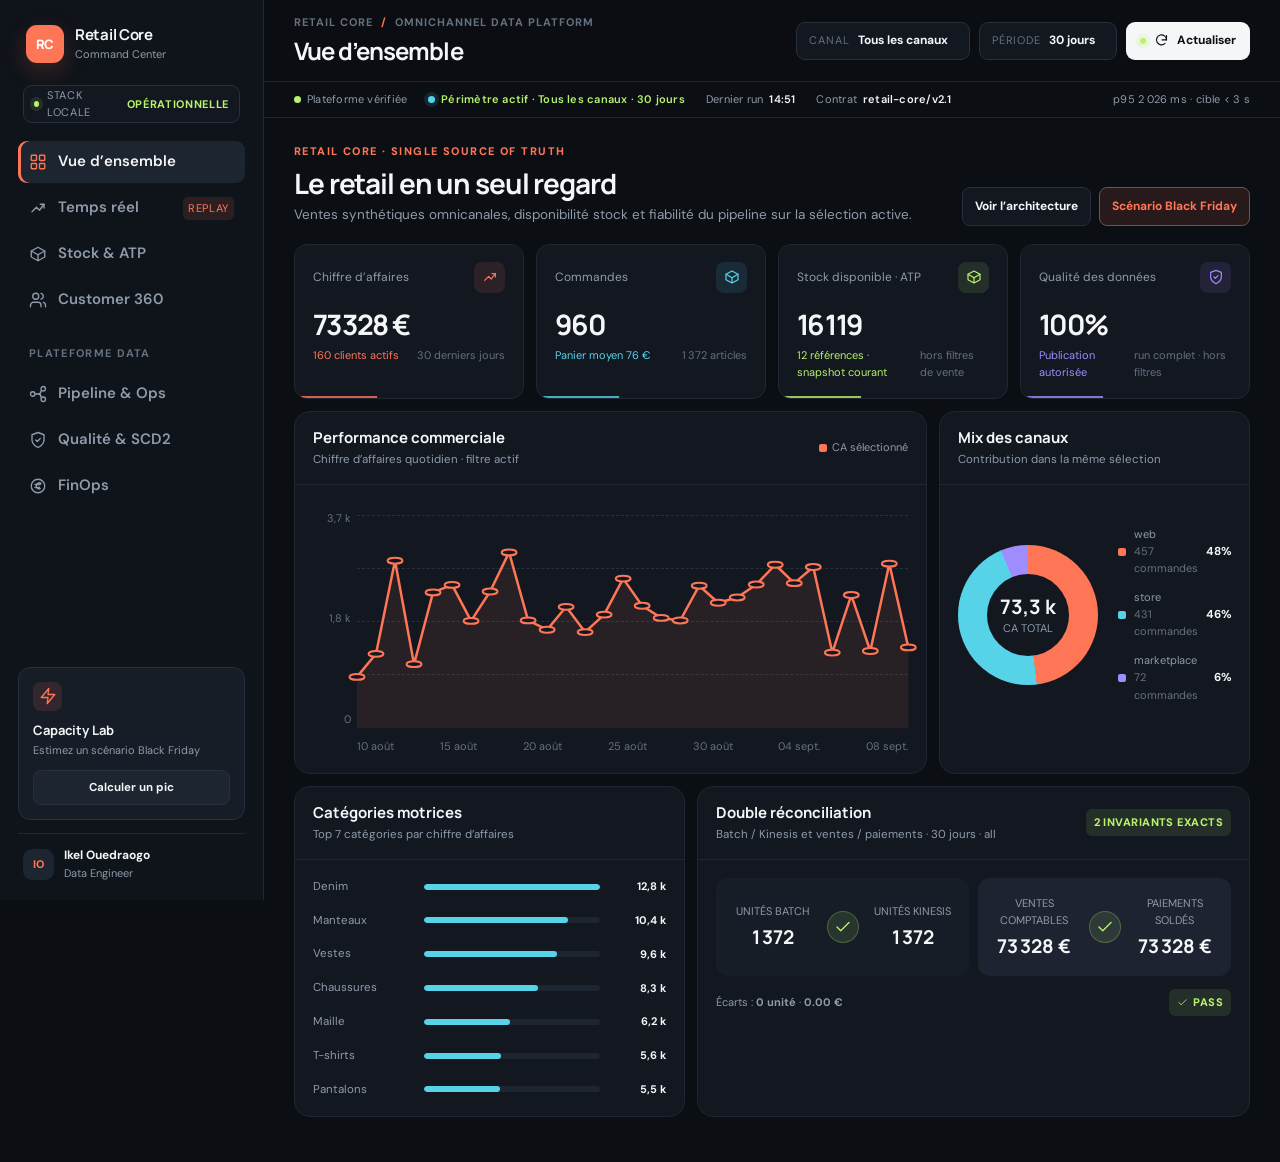
==== commit 3d7568df: "Mettre à jour mon application retail" ====
--- a/index.html
+++ b/index.html
@@ -5,7 +5,7 @@
     <meta name="viewport" content="width=device-width, initial-scale=1" />
     <meta name="description" content="Retail Core Lakehouse — cockpit omnicanal, qualité et observabilité data" />
     <title>Retail Core Command Center</title>
-    <link rel="stylesheet" href="./styles.css?v=ae68c022e336" />
+    <link rel="stylesheet" href="./styles.css?v=0450aebb9e0e" />
   </head>
   <body>
     <svg aria-hidden="true" class="svg-sprite">
@@ -52,7 +52,7 @@
       <main class="workspace">
         <header class="topbar">
           <button type="button" class="mobile-menu" id="mobile-menu" aria-label="Ouvrir le menu" aria-expanded="false">☰</button>
-          <div class="page-heading"><div class="breadcrumb">RETAIL CORE <b>/</b> DATA PRODUCT DEMO</div><h1 id="page-title">Vue d’ensemble</h1></div>
+          <div class="page-heading"><div class="breadcrumb">RETAIL CORE <b>/</b> OMNICHANNEL DATA PLATFORM</div><h1 id="page-title">Vue d’ensemble</h1></div>
           <div class="top-actions">
             <div class="scope-mode" id="scope-mode" hidden><i></i><span id="scope-mode-text">Périmètre global</span></div>
             <label class="select-wrap"><span>Canal</span><select id="channel-filter" aria-label="Canal de vente"><option value="all">Tous les canaux</option><option value="web">E-commerce</option><option value="store">Magasins</option><option value="marketplace">Marketplace</option></select></label>
@@ -82,7 +82,7 @@
       </section>
     </div>
     <div class="toast" id="toast" role="status"></div>
-    <script src="./static-data.js?v=ae68c022e336" defer></script>
-    <script src="./app.js?v=ae68c022e336" defer></script>
+    <script src="./static-data.js?v=0450aebb9e0e" defer></script>
+    <script src="./app.js?v=0450aebb9e0e" defer></script>
   </body>
 </html>
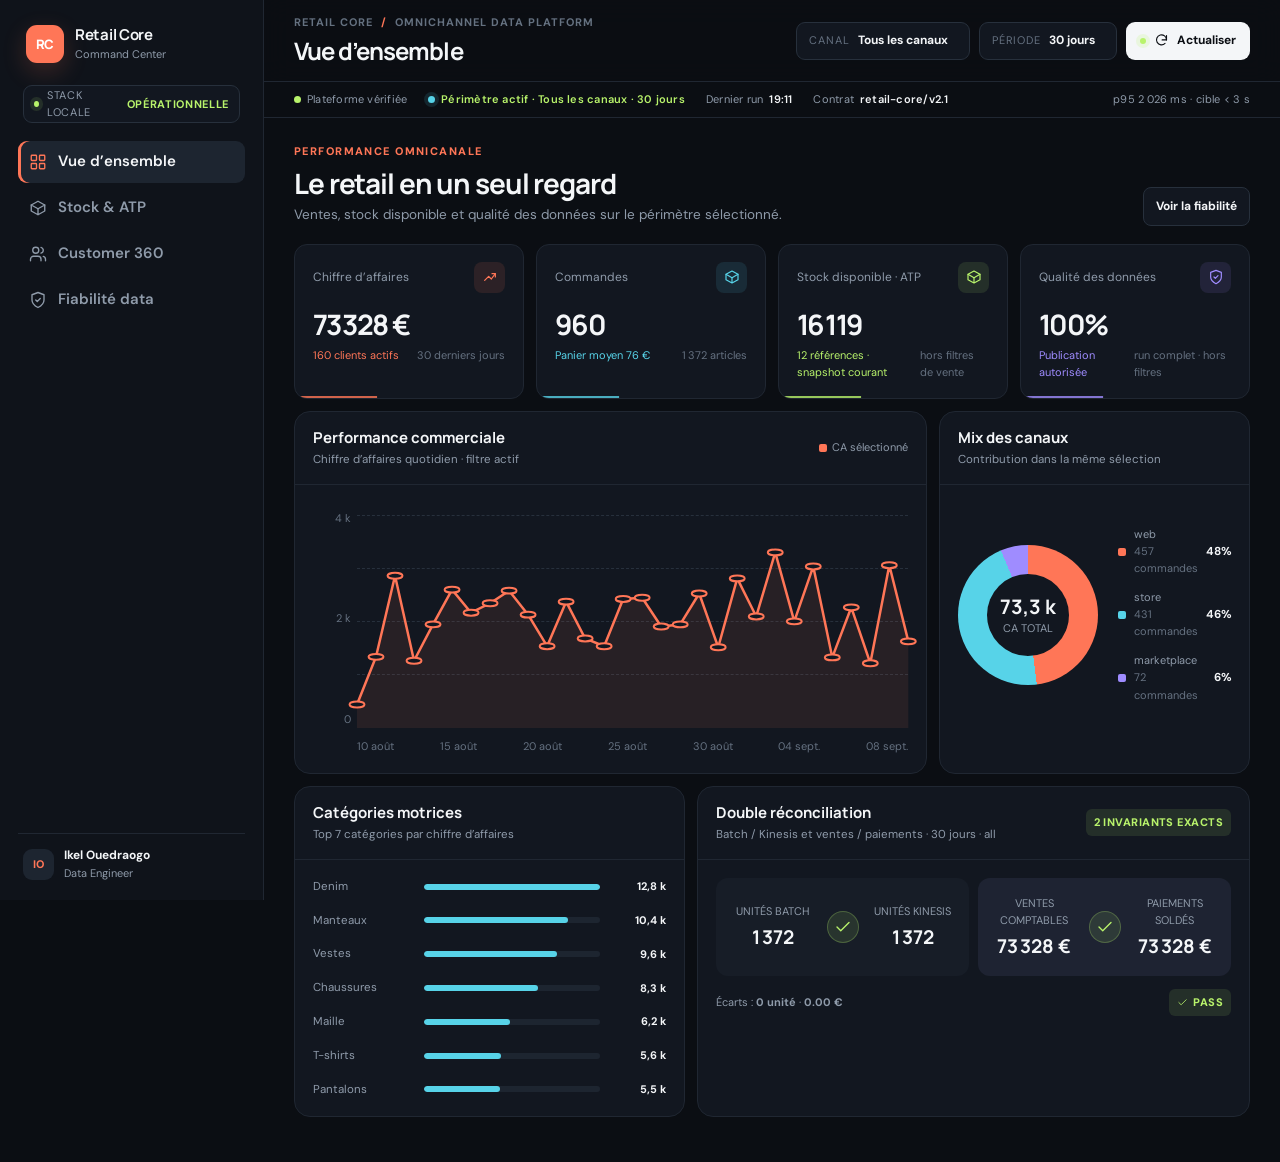
==== commit 3dbe2672: "Alléger mon application retail" ====
--- a/index.html
+++ b/index.html
@@ -5,7 +5,7 @@
     <meta name="viewport" content="width=device-width, initial-scale=1" />
     <meta name="description" content="Retail Core Lakehouse — cockpit omnicanal, qualité et observabilité data" />
     <title>Retail Core Command Center</title>
-    <link rel="stylesheet" href="./styles.css?v=0450aebb9e0e" />
+    <link rel="stylesheet" href="./styles.css?v=e56e0e58e672" />
   </head>
   <body>
     <svg aria-hidden="true" class="svg-sprite">
@@ -15,13 +15,10 @@
       <symbol id="i-users" viewBox="0 0 24 24"><path d="M16 21v-2a4 4 0 00-4-4H6a4 4 0 00-4 4v2"/><circle cx="9" cy="7" r="4"/><path d="M22 21v-2a4 4 0 00-3-3.87M16 3.13a4 4 0 010 7.75"/></symbol>
       <symbol id="i-pipeline" viewBox="0 0 24 24"><circle cx="5" cy="12" r="3"/><circle cx="19" cy="5" r="3"/><circle cx="19" cy="19" r="3"/><path d="M8 12h4a4 4 0 004-4M8 12h4a4 4 0 014 4"/></symbol>
       <symbol id="i-shield" viewBox="0 0 24 24"><path d="M12 22s8-4 8-10V5l-8-3-8 3v7c0 6 8 10 8 10z"/><path d="M9 12l2 2 4-4"/></symbol>
-      <symbol id="i-cost" viewBox="0 0 24 24"><circle cx="12" cy="12" r="9"/><path d="M16 8.5a4 4 0 10-1 7M8 10h7M8 14h6"/></symbol>
       <symbol id="i-search" viewBox="0 0 24 24"><circle cx="11" cy="11" r="7"/><path d="M20 20l-4-4"/></symbol>
       <symbol id="i-refresh" viewBox="0 0 24 24"><path d="M20 11a8 8 0 10-2.34 5.66"/><path d="M20 4v7h-7"/></symbol>
       <symbol id="i-bolt" viewBox="0 0 24 24"><path d="M13 2L3 14h9l-1 8 10-12h-9l1-8z"/></symbol>
       <symbol id="i-check" viewBox="0 0 24 24"><path d="M20 6L9 17l-5-5"/></symbol>
-      <symbol id="i-arrow" viewBox="0 0 24 24"><path d="M5 12h14M13 6l6 6-6 6"/></symbol>
-      <symbol id="i-close" viewBox="0 0 24 24"><path d="M6 6l12 12M18 6L6 18"/></symbol>
     </svg>
 
     <div class="app-shell">
@@ -33,19 +30,10 @@
         <div class="environment"><i></i><span>STACK LOCALE</span><b>OPÉRATIONNELLE</b></div>
         <nav class="nav-list" aria-label="Navigation principale">
           <button type="button" class="nav-item active" data-view="overview"><svg><use href="#i-grid"/></svg><span>Vue d’ensemble</span></button>
-          <button type="button" class="nav-item" data-view="realtime"><svg><use href="#i-stream"/></svg><span>Temps réel</span><em>REPLAY</em></button>
           <button type="button" class="nav-item" data-view="inventory"><svg><use href="#i-box"/></svg><span>Stock & ATP</span></button>
           <button type="button" class="nav-item" data-view="customers"><svg><use href="#i-users"/></svg><span>Customer 360</span></button>
-          <div class="nav-label">PLATEFORME DATA</div>
-          <button type="button" class="nav-item" data-view="pipeline"><svg><use href="#i-pipeline"/></svg><span>Pipeline & Ops</span></button>
-          <button type="button" class="nav-item" data-view="quality"><svg><use href="#i-shield"/></svg><span>Qualité & SCD2</span></button>
-          <button type="button" class="nav-item" data-view="costs"><svg><use href="#i-cost"/></svg><span>FinOps</span></button>
+          <button type="button" class="nav-item" data-view="reliability"><svg><use href="#i-shield"/></svg><span>Fiabilité data</span></button>
         </nav>
-        <div class="sidebar-card">
-          <div class="sidebar-card-icon"><svg><use href="#i-bolt"/></svg></div>
-          <div><strong>Capacity Lab</strong><span>Estimez un scénario Black Friday</span></div>
-          <button type="button" id="open-simulation">Calculer un pic</button>
-        </div>
         <div class="profile"><div class="avatar">IO</div><div><strong>Ikel Ouedraogo</strong><span>Data Engineer</span></div></div>
       </aside>
 
@@ -68,21 +56,8 @@
       </main>
     </div>
 
-    <div class="modal-backdrop" id="simulation-modal" hidden>
-      <section class="modal" role="dialog" aria-modal="true" aria-labelledby="simulation-title">
-        <button type="button" class="modal-close" id="close-simulation" aria-label="Fermer"><svg><use href="#i-close"/></svg></button>
-        <div class="modal-kicker">BLACK FRIDAY · CAPACITY MODEL</div>
-        <h2 id="simulation-title">Scénario de capacité retail</h2>
-        <p>Cette estimation déterministe projette le débit, la latence, les unités de capacité et le coût. Elle ne génère aucun trafic cloud réel.</p>
-        <label class="range-head" for="traffic-multiplier"><span>Multiplicateur de trafic</span><strong id="multiplier-value">× 5.0</strong></label>
-        <input id="traffic-multiplier" type="range" min="2" max="12" step="0.5" value="5" />
-        <div class="simulation-baseline"><span>Hypothèse nominale : 42 événements/s</span><svg><use href="#i-arrow"/></svg><b id="projected-rps">210 événements/s</b></div>
-        <button type="button" class="run-button" id="run-simulation"><svg><use href="#i-bolt"/></svg>Calculer le scénario</button>
-        <div id="simulation-result"></div>
-      </section>
-    </div>
     <div class="toast" id="toast" role="status"></div>
-    <script src="./static-data.js?v=0450aebb9e0e" defer></script>
-    <script src="./app.js?v=0450aebb9e0e" defer></script>
+    <script src="./static-data.js?v=e56e0e58e672" defer></script>
+    <script src="./app.js?v=e56e0e58e672" defer></script>
   </body>
 </html>
--- a/styles.css
+++ b/styles.css
@@ -50,15 +50,7 @@
 .nav-item.active { color: var(--text); background: var(--surface-3); box-shadow: inset 3px 0 0 var(--coral); }
 .nav-item.active svg { color: var(--coral); }
 .nav-item span { font-weight: 600; }
-.nav-item em { margin-left: auto; font-style: normal; font-size: 11px; letter-spacing: .06em; padding: 3px 5px; color: var(--coral); background: var(--coral-soft); border-radius: 5px; }
-.nav-label { margin: 20px 11px 7px; color: var(--muted-2); font-size: 11px; font-weight: 700; letter-spacing: .12em; }
-.sidebar-card { margin-top: auto; padding: 14px; border-radius: 12px; background: var(--surface-2); border: 1px solid var(--line); }
-.sidebar-card-icon { width: 29px; height: 29px; border-radius: 8px; display: grid; place-items: center; color: var(--coral); background: var(--coral-soft); margin-bottom: 10px; }
-.sidebar-card strong, .sidebar-card span { display: block; }
-.sidebar-card strong { font: 700 13px var(--display); }
-.sidebar-card span { color: var(--muted); font-size: 11px; margin: 3px 0 11px; }
-.sidebar-card button { width: 100%; border: 1px solid var(--line); background: var(--surface-3); border-radius: 8px; padding: 8px; font-size: 11.5px; font-weight: 700; cursor: pointer; }
-.profile { display: flex; align-items: center; gap: 10px; margin-top: 13px; padding: 12px 5px 0; border-top: 1px solid var(--line-soft); }
+.profile { display: flex; align-items: center; gap: 10px; margin-top: auto; padding: 12px 5px 0; border-top: 1px solid var(--line-soft); }
 .avatar { width: 31px; height: 31px; border-radius: 9px; display: grid; place-items: center; background: var(--surface-3); color: var(--coral); font-size: 11px; font-weight: 800; }
 .profile strong, .profile span { display: block; }.profile strong { font-size: 12px; }.profile span { font-size: 11px; color: var(--muted); }
 
@@ -109,29 +101,24 @@
 
 .metric-list { display: grid; gap: 16px; }.metric-row { display: grid; grid-template-columns: minmax(100px, 1fr) 2fr auto; gap: 11px; align-items: center; }.metric-row > span { color: var(--muted); font-size: 11.5px; white-space: nowrap; overflow: hidden; text-overflow: ellipsis; }.meter { height: 6px; border-radius: 8px; background: var(--surface-3); overflow: hidden; }.meter i { display: block; height: 100%; border-radius: inherit; background: var(--cyan); }.metric-row b { font-size: 11px; min-width: 55px; text-align: right; }
 
-.recon-stack { display: grid; grid-template-columns: 1fr 1fr; gap: 9px; }.recon-card { display: grid; grid-template-columns: 1fr auto 1fr; align-items: center; gap: 10px; padding: 17px 12px; background: var(--surface-2); border-radius: 12px; }.recon-card.payment { background: color-mix(in srgb, var(--violet) 5%, var(--surface-2)); }.recon-side { text-align: center; min-width: 0; }.recon-side span { color: var(--muted); font-size: 11px; display: block; }.recon-side strong { display: block; margin-top: 4px; font: 700 19px var(--display); white-space: nowrap; }.recon-equals { width: 32px; height: 32px; border-radius: 50%; display: grid; place-items: center; color: var(--lime); background: var(--lime-soft); border: 1px solid color-mix(in srgb, var(--lime) 25%, transparent); }.recon-foot { display: flex; justify-content: space-between; gap: 12px; align-items: center; margin-top: 13px; color: var(--muted); font-size: 11px; }.badge { display: inline-flex; align-items: center; gap: 5px; padding: 5px 8px; border-radius: 6px; font-size: 11px; font-weight: 800; letter-spacing: .04em; }.badge.pass, .badge.healthy { color: var(--lime); background: var(--lime-soft); }.badge.warn, .badge.watch, .badge.emulated { color: var(--warning); background: rgba(255,184,92,.1); }.badge.critical { color: var(--danger); background: rgba(255,95,115,.1); }.badge.target { color: var(--cyan); background: color-mix(in srgb, var(--cyan) 12%, transparent); }.badge svg { width: 11px; height: 11px; }
+.recon-stack { display: grid; grid-template-columns: 1fr 1fr; gap: 9px; }.recon-card { display: grid; grid-template-columns: 1fr auto 1fr; align-items: center; gap: 10px; padding: 17px 12px; background: var(--surface-2); border-radius: 12px; }.recon-card.payment { background: color-mix(in srgb, var(--violet) 5%, var(--surface-2)); }.recon-side { text-align: center; min-width: 0; }.recon-side span { color: var(--muted); font-size: 11px; display: block; }.recon-side strong { display: block; margin-top: 4px; font: 700 19px var(--display); white-space: nowrap; }.recon-equals { width: 32px; height: 32px; border-radius: 50%; display: grid; place-items: center; color: var(--lime); background: var(--lime-soft); border: 1px solid color-mix(in srgb, var(--lime) 25%, transparent); }.recon-foot { display: flex; justify-content: space-between; gap: 12px; align-items: center; margin-top: 13px; color: var(--muted); font-size: 11px; }.badge { display: inline-flex; align-items: center; gap: 5px; padding: 5px 8px; border-radius: 6px; font-size: 11px; font-weight: 800; letter-spacing: .04em; }.badge.pass, .badge.healthy { color: var(--lime); background: var(--lime-soft); }.badge.warn, .badge.watch, .badge.emulated { color: var(--warning); background: rgba(255,184,92,.1); }.badge.critical { color: var(--danger); background: rgba(255,95,115,.1); }.badge svg { width: 11px; height: 11px; }
 
-.event-feed { max-height: 390px; overflow: auto; }.event-row { display: grid; grid-template-columns: 78px 1fr auto; gap: 11px; align-items: center; padding: 11px 0; border-bottom: 1px solid var(--line-soft); }.event-row:last-child { border: 0; }.event-type { font-size: 11px; font-weight: 800; text-transform: uppercase; color: var(--cyan); }.event-row strong { display: block; font-size: 12px; white-space: nowrap; overflow: hidden; text-overflow: ellipsis; }.event-row span { color: var(--muted); font-size: 11px; }.latency { font-family: ui-monospace, monospace; color: var(--lime) !important; }
 
 .table-tools { display: flex; gap: 8px; align-items: center; }.search-box { position: relative; }.search-box svg { position: absolute; left: 10px; top: 9px; width: 15px; color: var(--muted); }.search-box input { width: 240px; height: 34px; border: 1px solid var(--line); background: var(--surface-2); color: var(--text); border-radius: 8px; padding: 0 10px 0 31px; outline: none; font-size: 11.5px; }.search-box input:focus { border-color: var(--coral); }
 .data-table-wrap { overflow-x: auto; }.data-table { width: 100%; min-width: 980px; border-collapse: collapse; font-size: 12px; }.data-table th { padding: 11px 12px; text-align: left; color: var(--muted-2); font-size: 11px; letter-spacing: .06em; text-transform: uppercase; border-bottom: 1px solid var(--line); white-space: nowrap; }.data-table td { padding: 13px 12px; border-bottom: 1px solid var(--line-soft); color: var(--muted); white-space: nowrap; }.data-table tr:last-child td { border-bottom: 0; }.data-table tbody tr { transition: background .15s; }.data-table tbody tr:hover { background: var(--surface-2); }.data-table strong { color: var(--text); }.product-cell { display: flex; align-items: center; gap: 9px; }.product-icon { width: 30px; height: 30px; border-radius: 7px; display: grid; place-items: center; background: var(--surface-3); color: var(--coral); font-weight: 800; font-size: 11px; }.atp-cell { min-width: 145px; }.atp-value { display: flex; justify-content: space-between; margin-bottom: 6px; }.table-meter { height: 5px; background: var(--surface-3); border-radius: 5px; overflow: hidden; }.table-meter i { display: block; height: 100%; border-radius: inherit; background: var(--lime); }.table-meter i.watch { background: var(--warning); }.table-meter i.critical { background: var(--danger); }
 
-.pipeline-flow { display: grid; grid-template-columns: repeat(8, minmax(96px, 1fr)); gap: 12px; padding: 32px 6px 20px; overflow-x: auto; }.pipeline-node { position: relative; min-width: 96px; text-align: center; }.pipeline-node:not(:last-child)::after { content: ""; position: absolute; top: 28px; left: calc(50% + 34px); width: calc(100% - 44px); border-top: 1px dashed var(--muted-2); }.node-icon { width: 56px; height: 56px; margin: 0 auto 11px; border-radius: 15px; display: grid; place-items: center; background: var(--surface-2); border: 1px solid var(--line); color: var(--coral); position: relative; z-index: 1; font: 800 11px var(--display); }.node-status { position: absolute; right: -2px; bottom: -2px; width: 12px; height: 12px; border-radius: 50%; background: var(--lime); border: 3px solid var(--surface-2); }.pipeline-node.emulated .node-status { background: var(--warning); }.pipeline-node.target .node-status { background: var(--cyan); }.pipeline-node.ready .node-status { background: var(--muted-2); }.pipeline-node strong { display: block; font: 700 12px var(--display); }.pipeline-node span { display: block; margin-top: 3px; color: var(--muted); font-size: 11px; line-height: 1.35; overflow-wrap: anywhere; }.pipeline-node b { display: inline-block; margin-top: 7px; padding: 4px 7px; border-radius: 4px; color: var(--lime); background: var(--lime-soft); font-size: 11px; }.pipeline-node.emulated b { color: var(--warning); background: rgba(255,184,92,.1); }.pipeline-node.target b { color: var(--cyan); background: color-mix(in srgb, var(--cyan) 10%, transparent); }.pipeline-node.ready b { color: var(--muted); background: var(--surface-3); }.evidence-legend { display: flex; gap: 6px; flex-wrap: wrap; justify-content: flex-end; }
-.dag { display: grid; gap: 8px; min-width: 0; }.dag-row { display: grid; grid-template-columns: minmax(90px, .85fr) minmax(95px, 1.4fr) minmax(50px, 90px) minmax(48px, 70px); gap: 9px; align-items: center; min-width: 0; padding: 11px 0; border-bottom: 1px solid var(--line-soft); }.dag-row strong { min-width: 0; overflow-wrap: anywhere; font-size: 11px; }.dag-row span, .dag-row time { min-width: 0; color: var(--muted); font-size: 11px; overflow-wrap: anywhere; }.dag-row time { text-align: right; }.task-bar { min-width: 0; height: 8px; border-radius: 6px; background: var(--surface-3); overflow: hidden; }.task-bar i { display: block; height: 100%; background: var(--lime); border-radius: inherit; }
+.pipeline-flow { display: grid; grid-template-columns: repeat(6, minmax(110px, 1fr)); gap: 12px; padding: 32px 6px 20px; overflow-x: auto; }.pipeline-node { position: relative; min-width: 110px; text-align: center; }.pipeline-node:not(:last-child)::after { content: ""; position: absolute; top: 28px; left: calc(50% + 34px); width: calc(100% - 44px); border-top: 1px dashed var(--muted-2); }.node-icon { width: 56px; height: 56px; margin: 0 auto 11px; border-radius: 15px; display: grid; place-items: center; background: var(--surface-2); border: 1px solid var(--line); color: var(--coral); position: relative; z-index: 1; font: 800 11px var(--display); }.node-status { position: absolute; right: -2px; bottom: -2px; width: 12px; height: 12px; border-radius: 50%; background: var(--lime); border: 3px solid var(--surface-2); }.pipeline-node.emulated .node-status { background: var(--warning); }.pipeline-node.ready .node-status { background: var(--muted-2); }.pipeline-node strong { display: block; font: 700 12px var(--display); }.pipeline-node span { display: block; margin-top: 3px; color: var(--muted); font-size: 11px; line-height: 1.35; overflow-wrap: anywhere; }.pipeline-node b { display: inline-block; margin-top: 7px; padding: 4px 7px; border-radius: 4px; color: var(--lime); background: var(--lime-soft); font-size: 11px; }.pipeline-node.emulated b { color: var(--warning); background: rgba(255,184,92,.1); }.pipeline-node.ready b { color: var(--muted); background: var(--surface-3); }.evidence-legend { display: flex; gap: 6px; flex-wrap: wrap; justify-content: flex-end; }
 
 .quality-score { display: flex; align-items: center; gap: 20px; }.score-ring { width: 110px; height: 110px; flex: 0 0 auto; border-radius: 50%; display: grid; place-items: center; position: relative; background: conic-gradient(var(--lime) var(--score, 100%), var(--surface-3) 0); }.score-ring::after { content: ""; position: absolute; width: 80px; height: 80px; border-radius: 50%; background: var(--surface); }.score-ring div { z-index: 1; text-align: center; }.score-ring strong { display: block; font: 800 23px var(--display); }.score-ring span { color: var(--muted); font-size: 11px; }.quality-copy h3 { margin: 0 0 6px; font: 700 16px var(--display); }.quality-copy p { margin: 0; color: var(--muted); font-size: 11.5px; max-width: 320px; }
-.check-grid { display: grid; grid-template-columns: repeat(2, minmax(0, 1fr)); gap: 9px; }.check-item { display: flex; align-items: center; gap: 10px; min-width: 0; padding: 11px; border-radius: 8px; background: var(--surface-2); }.check-mark { width: 25px; height: 25px; flex: 0 0 auto; border-radius: 6px; display: grid; place-items: center; background: var(--lime-soft); color: var(--lime); }.check-mark svg { width: 13px; }.check-item strong { display: block; overflow-wrap: anywhere; font-size: 11px; }.check-item span { display: block; color: var(--muted); font-size: 11px; text-transform: uppercase; }.check-item.target .check-mark { color: var(--cyan); background: color-mix(in srgb, var(--cyan) 10%, transparent); }.check-item.failed .check-mark { color: var(--danger); background: color-mix(in srgb, var(--danger) 10%, transparent); }
-.scd-timeline { display: grid; gap: 8px; }.scd-item { display: grid; grid-template-columns: minmax(180px, 1fr) 85px 180px 80px; gap: 11px; align-items: center; padding: 11px; background: var(--surface-2); border-radius: 8px; font-size: 11px; }.scd-item span { color: var(--muted); }.scd-item.current { border-left: 2px solid var(--lime); }
+.check-grid { display: grid; grid-template-columns: repeat(2, minmax(0, 1fr)); gap: 9px; }.check-item { display: flex; align-items: center; gap: 10px; min-width: 0; padding: 11px; border-radius: 8px; background: var(--surface-2); }.check-mark { width: 25px; height: 25px; flex: 0 0 auto; border-radius: 6px; display: grid; place-items: center; background: var(--lime-soft); color: var(--lime); }.check-mark svg { width: 13px; }.check-item strong { display: block; overflow-wrap: anywhere; font-size: 11px; }.check-item span { display: block; color: var(--muted); font-size: 11px; text-transform: uppercase; }.check-item.failed .check-mark { color: var(--danger); background: color-mix(in srgb, var(--danger) 10%, transparent); }
 
-.cost-total { display: flex; justify-content: space-between; align-items: flex-end; }.cost-total strong { display: block; font: 800 32px var(--display); letter-spacing: -.06em; }.cost-total span { color: var(--muted); font-size: 11px; }.budget-meter { height: 10px; margin: 18px 0 7px; background: var(--surface-3); border-radius: 8px; overflow: hidden; }.budget-meter i { height: 100%; display: block; background: var(--coral); border-radius: inherit; }.budget-labels { display: flex; justify-content: space-between; color: var(--muted); font-size: 11px; }.cost-bars { display: grid; gap: 15px; }.cost-row { display: grid; grid-template-columns: 145px 1fr 65px; gap: 11px; align-items: center; }.cost-row span { color: var(--muted); font-size: 11px; }.cost-bar { height: 9px; border-radius: 7px; background: var(--surface-3); overflow: hidden; }.cost-bar i { height: 100%; display: block; border-radius: inherit; background: var(--violet); }.cost-row b { text-align: right; font-size: 11px; }.assumption-note { display: grid; gap: 5px; margin-top: 16px; padding: 11px; border-radius: 8px; background: var(--surface-2); color: var(--muted); font-size: 11px; }.assumption-note span::before { content: "•"; color: var(--coral); margin-right: 7px; }
 
-.modal-backdrop { position: fixed; inset: 0; z-index: 100; display: grid; place-items: center; padding: 20px; background: rgba(4,6,9,.75); backdrop-filter: blur(10px); }.modal-backdrop[hidden] { display: none; }.modal { width: min(560px, 100%); max-height: calc(100vh - 40px); overflow-y: auto; padding: 30px; background: var(--surface); border: 1px solid var(--line); border-radius: 20px; box-shadow: var(--shadow); position: relative; animation: modalIn .24s ease both; }.modal-close { position: absolute; top: 15px; right: 15px; width: 36px; height: 36px; border: 1px solid var(--line); border-radius: 8px; background: var(--surface-2); display: grid; place-items: center; cursor: pointer; }.modal-close svg { width: 15px; }.modal-kicker { color: var(--coral); font-size: 11px; font-weight: 800; letter-spacing: .12em; }.modal h2 { margin: 8px 0 8px; font: 750 25px var(--display); letter-spacing: -.04em; }.modal > p { margin: 0 0 23px; color: var(--muted); font-size: 13px; }.range-head { display: flex; justify-content: space-between; margin-bottom: 11px; font-size: 12px; }.range-head strong { color: var(--coral); font-size: 16px; }input[type="range"] { width: 100%; accent-color: var(--coral); }.simulation-baseline { display: grid; grid-template-columns: 1fr auto 1fr; align-items: center; gap: 10px; margin: 19px 0; padding: 14px; background: var(--surface-2); border-radius: 10px; font-size: 12px; }.simulation-baseline span { color: var(--muted); }.simulation-baseline b { text-align: right; }.simulation-baseline svg { color: var(--coral); }.run-button { width: 100%; height: 46px; border: 0; border-radius: 10px; background: var(--coral); color: white; font-size: 12px; font-weight: 800; display: flex; gap: 8px; align-items: center; justify-content: center; cursor: pointer; }.run-button:disabled { opacity: .6; cursor: wait; }.simulation-results { margin-top: 15px; padding: 15px; border: 1px solid color-mix(in srgb, var(--lime) 25%, var(--line)); background: var(--lime-soft); border-radius: 10px; }.simulation-results header { display: flex; justify-content: space-between; margin-bottom: 11px; font-size: 12px; }.simulation-results-grid { display: grid; grid-template-columns: repeat(3, 1fr); gap: 9px; }.simulation-results-grid div { padding: 9px; background: color-mix(in srgb, var(--surface) 70%, transparent); border-radius: 7px; }.simulation-results-grid span, .simulation-results-grid strong { display: block; }.simulation-results-grid span { color: var(--muted); font-size: 11px; }.simulation-results-grid strong { margin-top: 4px; font-size: 12px; }.simulation-results p { margin: 11px 0 0; font-size: 11px; color: var(--muted); }
 .toast { position: fixed; right: 24px; bottom: 24px; z-index: 120; padding: 12px 16px; background: var(--text); color: var(--bg); border-radius: 9px; box-shadow: var(--shadow); font-size: 12px; font-weight: 700; opacity: 0; transform: translateY(10px); pointer-events: none; transition: .22s; }.toast.show { opacity: 1; transform: none; }
 .skeleton { min-height: 110px; border-radius: 13px; background: linear-gradient(100deg,var(--surface) 20%,var(--surface-2) 40%,var(--surface) 60%); background-size: 220% 100%; animation: shimmer 1.3s infinite; }.error-state { padding: 60px 20px; text-align: center; color: var(--muted); }.error-state strong { display: block; color: var(--text); font: 700 18px var(--display); margin-bottom: 7px; }
-@keyframes shimmer { to { background-position-x: -220%; } }@keyframes modalIn { from { opacity: 0; transform: translateY(9px) scale(.98); } to { opacity: 1; transform: none; } }
+@keyframes shimmer { to { background-position-x: -220%; } }
 
-@media (max-width: 1180px) { .kpi-grid { grid-template-columns: repeat(2, 1fr); }.span-8,.span-7 { grid-column: span 12; }.span-5,.span-4 { grid-column: span 6; }.pipeline-flow { grid-template-columns: repeat(8, 140px); }.top-actions .select-wrap span { display: none; }.recon-stack { grid-template-columns: 1fr; } }
-@media (max-width: 850px) { .app-shell { grid-template-columns: 1fr; }.sidebar { position: fixed; left: -280px; transition: left .25s; box-shadow: var(--shadow); }.sidebar.open { left: 0; }.mobile-menu { display: grid; }.topbar { height: auto; min-height: 116px; display: grid; grid-template-columns: auto 1fr; justify-content: initial; gap: 10px 12px; padding: 13px 16px; }.top-actions { grid-column: 1 / -1; width: 100%; overflow-x: auto; padding-bottom: 2px; }.top-actions .select-wrap:not([hidden]) { display: flex; flex: 1 0 auto; }.scope-mode { flex: 1 0 auto; }.status-strip { padding: 0 16px; overflow-x: auto; white-space: nowrap; }.view-root { padding: 22px 16px 35px; }.hero-row { align-items: flex-start; gap: 15px; }.hero-actions { display: none; }.span-6,.span-5,.span-4 { grid-column: span 12; }.donut-layout { grid-template-columns: 130px 1fr; }.donut { width: 120px; height: 120px; }.donut::after { width: 72px; height: 72px; }.check-grid { grid-template-columns: 1fr; }.page-heading h1 { font-size: 20px; }.dag-row { grid-template-columns: minmax(115px, 1fr) minmax(170px, 1.4fr) 70px; }.dag-row time { display: none; } }
-@media (max-width: 520px) { .kpi-grid { grid-template-columns: 1fr; }.kpi-card { min-height: 116px; }.hero-row h2 { font-size: 23px; }.hero-row p { font-size: 12.5px; }.breadcrumb { display: none; }.status-strip span:nth-child(n+3) { display: none; }.top-actions { gap: 6px; }.top-actions .select-wrap { min-width: 0; padding: 0 8px; }.top-actions .select-wrap select { max-width: 115px; padding-right: 2px; }.primary-button { width: 38px; padding: 0; justify-content: center; }.primary-button .pulse-dot, .primary-button .button-label { display: none; }.table-tools { width: 100%; }.search-box, .search-box input { width: 100%; }.panel-header { align-items: flex-start; flex-direction: column; }.dag-row { grid-template-columns: minmax(90px, .8fr) minmax(120px, 1.3fr) 54px; gap: 8px; }.modal { padding: 25px 19px; }.simulation-results-grid { grid-template-columns: 1fr 1fr; }.recon-card { padding: 15px 8px; }.recon-side strong { font-size: 16px; }.recon-foot { align-items: flex-start; flex-direction: column; }.scd-item { grid-template-columns: 1fr auto; }.scd-item > span { grid-column: 1 / -1; }.cost-total { align-items: flex-start; flex-direction: column; gap: 8px; } }
+@media (max-width: 1180px) { .kpi-grid { grid-template-columns: repeat(2, 1fr); }.span-8,.span-7 { grid-column: span 12; }.span-5,.span-4 { grid-column: span 6; }.pipeline-flow { grid-template-columns: repeat(6, 140px); }.top-actions .select-wrap span { display: none; }.recon-stack { grid-template-columns: 1fr; } }
+@media (max-width: 850px) { .app-shell { grid-template-columns: 1fr; }.sidebar { position: fixed; left: -280px; transition: left .25s; box-shadow: var(--shadow); }.sidebar.open { left: 0; }.mobile-menu { display: grid; }.topbar { height: auto; min-height: 116px; display: grid; grid-template-columns: auto 1fr; justify-content: initial; gap: 10px 12px; padding: 13px 16px; }.top-actions { grid-column: 1 / -1; width: 100%; overflow-x: auto; padding-bottom: 2px; }.top-actions .select-wrap:not([hidden]) { display: flex; flex: 1 0 auto; }.scope-mode { flex: 1 0 auto; }.status-strip { padding: 0 16px; overflow-x: auto; white-space: nowrap; }.view-root { padding: 22px 16px 35px; }.hero-row { align-items: flex-start; gap: 15px; }.hero-actions { display: none; }.span-6,.span-5,.span-4 { grid-column: span 12; }.donut-layout { grid-template-columns: 130px 1fr; }.donut { width: 120px; height: 120px; }.donut::after { width: 72px; height: 72px; }.check-grid { grid-template-columns: 1fr; }.page-heading h1 { font-size: 20px; }}
+@media (max-width: 520px) { .kpi-grid { grid-template-columns: 1fr; }.kpi-card { min-height: 116px; }.hero-row h2 { font-size: 23px; }.hero-row p { font-size: 12.5px; }.breadcrumb { display: none; }.status-strip span:nth-child(n+3) { display: none; }.top-actions { gap: 6px; }.top-actions .select-wrap { min-width: 0; padding: 0 8px; }.top-actions .select-wrap select { max-width: 115px; padding-right: 2px; }.primary-button { width: 38px; padding: 0; justify-content: center; }.primary-button .pulse-dot, .primary-button .button-label { display: none; }.table-tools { width: 100%; }.search-box, .search-box input { width: 100%; }.panel-header { align-items: flex-start; flex-direction: column; }.recon-card { padding: 15px 8px; }.recon-side strong { font-size: 16px; }.recon-foot { align-items: flex-start; flex-direction: column; } }
 
 @media (prefers-reduced-motion: reduce) { *,*::before,*::after { animation-duration: .01ms !important; transition-duration: .01ms !important; } }
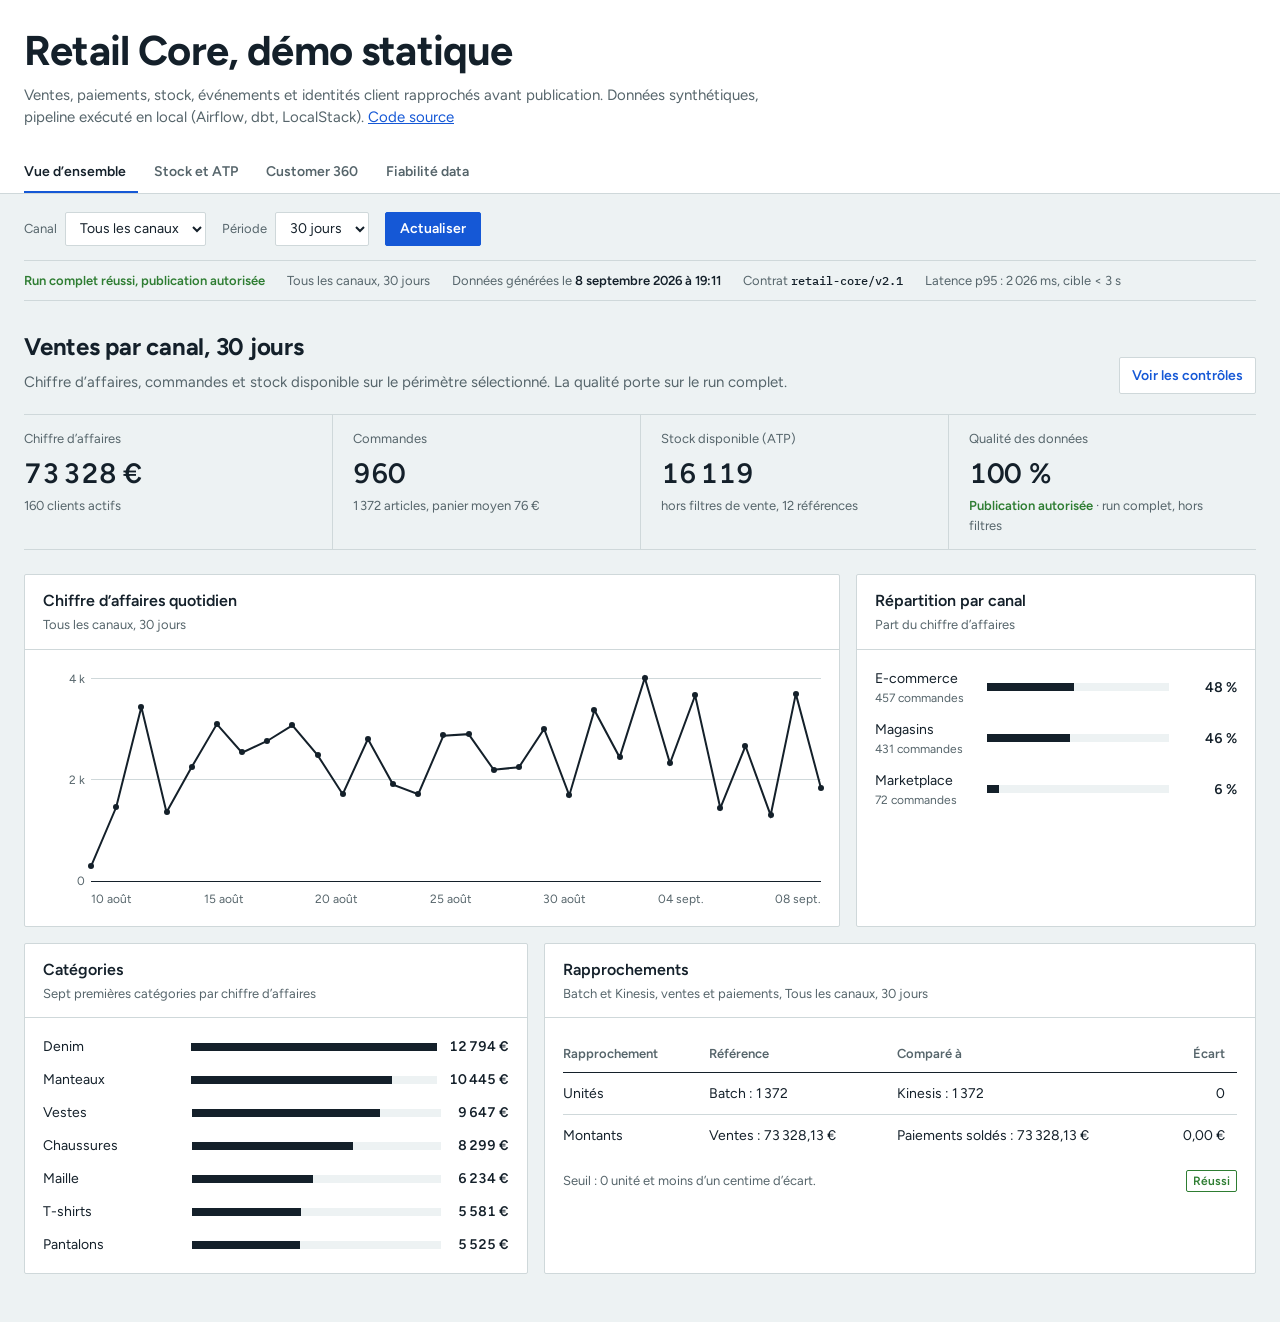
==== commit c2051c81: "Publier le tableau de bord clair de main (82c9679) Seuls index.html, app.js et styles.css changent. " ====
--- a/index.html
+++ b/index.html
@@ -1,63 +1,50 @@
 <!doctype html>
-<html lang="fr" data-theme="dark">
+<html lang="fr">
   <head>
     <meta charset="utf-8" />
     <meta name="viewport" content="width=device-width, initial-scale=1" />
-    <meta name="description" content="Retail Core Lakehouse — cockpit omnicanal, qualité et observabilité data" />
-    <title>Retail Core Command Center</title>
-    <link rel="stylesheet" href="./styles.css?v=e56e0e58e672" />
+    <meta name="description" content="Retail Core Lakehouse : ventes, stock, identités client et contrôles de publication sur données synthétiques." />
+    <title>Retail Core, démo statique</title>
+    <link rel="preconnect" href="https://fonts.googleapis.com" />
+    <link rel="preconnect" href="https://fonts.gstatic.com" crossorigin />
+    <link rel="stylesheet" href="https://fonts.googleapis.com/css2?family=Figtree:wght@400;500;600;700&family=IBM+Plex+Mono:wght@400;500&display=swap" />
+    <link rel="stylesheet" href="./styles.css?v=f486679729e1" />
   </head>
   <body>
-    <svg aria-hidden="true" class="svg-sprite">
-      <symbol id="i-grid" viewBox="0 0 24 24"><rect x="3" y="3" width="7" height="7" rx="1"/><rect x="14" y="3" width="7" height="7" rx="1"/><rect x="3" y="14" width="7" height="7" rx="1"/><rect x="14" y="14" width="7" height="7" rx="1"/></symbol>
-      <symbol id="i-stream" viewBox="0 0 24 24"><path d="M4 17l6-6 4 4 6-8"/><path d="M15 7h5v5"/></symbol>
-      <symbol id="i-box" viewBox="0 0 24 24"><path d="M21 8l-9 5-9-5 9-5 9 5z"/><path d="M3 8v8l9 5 9-5V8M12 13v8"/></symbol>
-      <symbol id="i-users" viewBox="0 0 24 24"><path d="M16 21v-2a4 4 0 00-4-4H6a4 4 0 00-4 4v2"/><circle cx="9" cy="7" r="4"/><path d="M22 21v-2a4 4 0 00-3-3.87M16 3.13a4 4 0 010 7.75"/></symbol>
-      <symbol id="i-pipeline" viewBox="0 0 24 24"><circle cx="5" cy="12" r="3"/><circle cx="19" cy="5" r="3"/><circle cx="19" cy="19" r="3"/><path d="M8 12h4a4 4 0 004-4M8 12h4a4 4 0 014 4"/></symbol>
-      <symbol id="i-shield" viewBox="0 0 24 24"><path d="M12 22s8-4 8-10V5l-8-3-8 3v7c0 6 8 10 8 10z"/><path d="M9 12l2 2 4-4"/></symbol>
-      <symbol id="i-search" viewBox="0 0 24 24"><circle cx="11" cy="11" r="7"/><path d="M20 20l-4-4"/></symbol>
-      <symbol id="i-refresh" viewBox="0 0 24 24"><path d="M20 11a8 8 0 10-2.34 5.66"/><path d="M20 4v7h-7"/></symbol>
-      <symbol id="i-bolt" viewBox="0 0 24 24"><path d="M13 2L3 14h9l-1 8 10-12h-9l1-8z"/></symbol>
-      <symbol id="i-check" viewBox="0 0 24 24"><path d="M20 6L9 17l-5-5"/></symbol>
-    </svg>
+    <header class="site-header">
+      <div class="container">
+        <h1>Retail Core, <span id="run-mode">démo statique</span></h1>
+        <p class="intro">Ventes, paiements, stock, événements et identités client rapprochés avant publication. Données synthétiques, pipeline exécuté en local (Airflow, dbt, LocalStack). <a href="https://github.com/Ikel0/retail-core-lakehouse">Code source</a></p>
+        <nav class="tabs" aria-label="Vues du tableau de bord">
+          <button type="button" class="nav-item active" data-view="overview" aria-current="page">Vue d’ensemble</button>
+          <button type="button" class="nav-item" data-view="inventory">Stock et ATP</button>
+          <button type="button" class="nav-item" data-view="customers">Customer 360</button>
+          <button type="button" class="nav-item" data-view="reliability">Fiabilité data</button>
+        </nav>
+      </div>
+    </header>
 
-    <div class="app-shell">
-      <aside class="sidebar" id="sidebar">
-        <div class="brand">
-          <div class="brand-mark">RC</div>
-          <div><strong>Retail Core</strong><span>Command Center</span></div>
-        </div>
-        <div class="environment"><i></i><span>STACK LOCALE</span><b>OPÉRATIONNELLE</b></div>
-        <nav class="nav-list" aria-label="Navigation principale">
-          <button type="button" class="nav-item active" data-view="overview"><svg><use href="#i-grid"/></svg><span>Vue d’ensemble</span></button>
-          <button type="button" class="nav-item" data-view="inventory"><svg><use href="#i-box"/></svg><span>Stock & ATP</span></button>
-          <button type="button" class="nav-item" data-view="customers"><svg><use href="#i-users"/></svg><span>Customer 360</span></button>
-          <button type="button" class="nav-item" data-view="reliability"><svg><use href="#i-shield"/></svg><span>Fiabilité data</span></button>
-        </nav>
-        <div class="profile"><div class="avatar">IO</div><div><strong>Ikel Ouedraogo</strong><span>Data Engineer</span></div></div>
-      </aside>
+    <div class="container">
+      <div class="toolbar">
+        <label class="select-wrap">Canal <select id="channel-filter"><option value="all">Tous les canaux</option><option value="web">E-commerce</option><option value="store">Magasins</option><option value="marketplace">Marketplace</option></select></label>
+        <label class="select-wrap">Période <select id="period-filter"><option value="7">7 jours</option><option value="14">14 jours</option><option value="30" selected>30 jours</option></select></label>
+        <p class="scope-mode" id="scope-mode" hidden>Cette vue porte sur le dernier run complet, sans filtre.</p>
+        <button type="button" class="primary-button" id="refresh-data">Actualiser</button>
+      </div>
 
-      <main class="workspace">
-        <header class="topbar">
-          <button type="button" class="mobile-menu" id="mobile-menu" aria-label="Ouvrir le menu" aria-expanded="false">☰</button>
-          <div class="page-heading"><div class="breadcrumb">RETAIL CORE <b>/</b> OMNICHANNEL DATA PLATFORM</div><h1 id="page-title">Vue d’ensemble</h1></div>
-          <div class="top-actions">
-            <div class="scope-mode" id="scope-mode" hidden><i></i><span id="scope-mode-text">Périmètre global</span></div>
-            <label class="select-wrap"><span>Canal</span><select id="channel-filter" aria-label="Canal de vente"><option value="all">Tous les canaux</option><option value="web">E-commerce</option><option value="store">Magasins</option><option value="marketplace">Marketplace</option></select></label>
-            <label class="select-wrap"><span>Période</span><select id="period-filter" aria-label="Période d’analyse"><option value="7">7 jours</option><option value="14">14 jours</option><option value="30" selected>30 jours</option></select></label>
-            <button type="button" class="primary-button" id="refresh-data" aria-label="Actualiser les données"><span class="pulse-dot"></span><svg class="refresh-icon"><use href="#i-refresh"/></svg><span class="button-label">Actualiser</span></button>
-          </div>
-        </header>
+      <div class="status-strip">
+        <span class="run-status" id="run-status">Statut du run en cours de lecture</span>
+        <span id="scope-status">Tous les canaux, 30 jours</span>
+        <span>Données générées le <b id="last-run">…</b></span>
+        <span>Contrat <b class="mono" id="contract-version">…</b></span>
+        <span id="latency-sla">Latence p95 …</span>
+      </div>
 
-        <div class="status-strip">
-          <span><i class="status-ok"></i>Plateforme vérifiée</span><span class="scope-status" id="scope-status"><i class="scope-dot"></i><b>Périmètre actif · Tous les canaux · 30 jours</b></span><span>Dernier run <b id="last-run">—</b></span><span>Contrat <b id="contract-version">—</b></span><span class="status-right" id="latency-sla">p95 —</span>
-        </div>
-        <section id="view-root" class="view-root" aria-live="polite"></section>
-      </main>
+      <main id="view-root" class="view-root" aria-live="polite"></main>
     </div>
 
     <div class="toast" id="toast" role="status"></div>
-    <script src="./static-data.js?v=e56e0e58e672" defer></script>
-    <script src="./app.js?v=e56e0e58e672" defer></script>
+    <script src="./static-data.js?v=f486679729e1" defer></script>
+    <script src="./app.js?v=f486679729e1" defer></script>
   </body>
 </html>
--- a/styles.css
+++ b/styles.css
@@ -1,124 +1,182 @@
-@import url('https://fonts.googleapis.com/css2?family=DM+Sans:wght@400;500;600;700&family=Manrope:wght@500;600;700;800&display=swap');
-
 :root {
-  color-scheme: dark;
-  --bg: #0b0e13;
-  --sidebar: #0f131a;
-  --surface: #121720;
-  --surface-2: #171d27;
-  --surface-3: #1d2530;
-  --line: #27303c;
-  --line-soft: #202732;
-  --text: #f4f6f8;
-  --muted: #8f9baa;
-  --muted-2: #657180;
-  --coral: #ff7657;
-  --coral-soft: rgba(255, 118, 87, .12);
-  --lime: #b8f36b;
-  --lime-soft: rgba(184, 243, 107, .11);
-  --cyan: #57d3e8;
-  --violet: #9f8cff;
-  --danger: #ff5f73;
-  --warning: #ffb85c;
-  --shadow: 0 18px 55px rgba(0, 0, 0, .23);
-  --radius: 16px;
-  --font: "DM Sans", ui-sans-serif, system-ui, sans-serif;
-  --display: "Manrope", var(--font);
+  --paper: #edf2f3;
+  --surface: #ffffff;
+  --ink: #14202a;
+  --muted: #56656b;
+  --line: #cfd8da;
+  --blue: #1558d6;
+  --blue-dark: #103e93;
+  --ok: #2e7d32;
+  --error: #b3261e;
+  --warn: #a05a00;
+  --sans: "Figtree", Arial, sans-serif;
+  --mono: "IBM Plex Mono", ui-monospace, monospace;
+  --radius: 2px;
 }
 
+:root { color-scheme: light; }
 * { box-sizing: border-box; }
-html { min-width: 320px; background: var(--bg); }
-body { margin: 0; background: var(--bg); color: var(--text); font: 15px/1.55 var(--font); -webkit-font-smoothing: antialiased; }
-button, select, input { font: inherit; }
-button { color: inherit; }
-.svg-sprite { position: absolute; width: 0; height: 0; overflow: hidden; }
-svg { width: 18px; height: 18px; fill: none; stroke: currentColor; stroke-width: 1.8; stroke-linecap: round; stroke-linejoin: round; }
+html { min-width: 320px; background: var(--paper); }
+body { margin: 0; background: var(--paper); color: var(--ink); font: 15px/1.5 var(--sans); }
+button, select, input { font: inherit; color: inherit; }
+a { color: var(--blue); }
+a:hover { color: var(--blue-dark); }
+:focus-visible { outline: 2px solid var(--blue); outline-offset: 2px; }
+code, .mono { font-family: var(--mono); font-size: .92em; }
 
-.app-shell { display: grid; grid-template-columns: 264px minmax(0, 1fr); min-height: 100vh; }
-.sidebar { position: sticky; top: 0; height: 100vh; padding: 24px 18px 18px; background: var(--sidebar); border-right: 1px solid var(--line-soft); display: flex; flex-direction: column; z-index: 30; }
-.brand { display: flex; gap: 11px; align-items: center; padding: 0 8px 22px; }
-.brand-mark { width: 38px; height: 38px; border-radius: 11px; display: grid; place-items: center; background: var(--coral); color: white; font: 800 13px var(--display); letter-spacing: -.04em; box-shadow: 0 8px 25px rgba(255,118,87,.2); }
-.brand strong, .brand span { display: block; }
-.brand strong { font: 700 15px var(--display); letter-spacing: -.02em; }
-.brand span { color: var(--muted); font-size: 11px; margin-top: 1px; }
-.environment { height: 38px; display: flex; align-items: center; gap: 8px; margin: 0 5px 18px; padding: 0 10px; border: 1px solid var(--line); background: var(--surface); border-radius: 9px; color: var(--muted); font-size: 11px; letter-spacing: .06em; }
-.environment i { width: 6px; height: 6px; border-radius: 50%; background: var(--lime); box-shadow: 0 0 0 4px var(--lime-soft); }
-.environment b { margin-left: auto; color: var(--lime); font-size: 11px; }
-.nav-list { display: grid; gap: 4px; }
-.nav-item { appearance: none; width: 100%; height: 42px; border: 0; border-radius: 9px; background: transparent; color: var(--muted); display: flex; align-items: center; gap: 11px; padding: 0 11px; cursor: pointer; text-align: left; transition: background .18s, color .18s, transform .18s; }
-.nav-item:hover { color: var(--text); background: var(--surface-2); transform: translateX(2px); }
-.nav-item.active { color: var(--text); background: var(--surface-3); box-shadow: inset 3px 0 0 var(--coral); }
-.nav-item.active svg { color: var(--coral); }
-.nav-item span { font-weight: 600; }
-.profile { display: flex; align-items: center; gap: 10px; margin-top: auto; padding: 12px 5px 0; border-top: 1px solid var(--line-soft); }
-.avatar { width: 31px; height: 31px; border-radius: 9px; display: grid; place-items: center; background: var(--surface-3); color: var(--coral); font-size: 11px; font-weight: 800; }
-.profile strong, .profile span { display: block; }.profile strong { font-size: 12px; }.profile span { font-size: 11px; color: var(--muted); }
+.container { max-width: 1280px; margin: 0 auto; padding: 0 24px; }
 
-.workspace { min-width: 0; }
-.topbar { height: 82px; display: flex; align-items: center; justify-content: space-between; padding: 0 30px; border-bottom: 1px solid var(--line-soft); background: color-mix(in srgb, var(--bg) 91%, transparent); backdrop-filter: blur(14px); position: sticky; top: 0; z-index: 20; }
-.breadcrumb { color: var(--muted-2); font-size: 11px; font-weight: 700; letter-spacing: .09em; }.breadcrumb b { color: var(--coral); margin: 0 4px; }
-.page-heading h1 { margin: 2px 0 0; font: 700 24px var(--display); letter-spacing: -.04em; }
-.top-actions { display: flex; align-items: center; gap: 9px; }
-.scope-mode { height: 38px; display: flex; align-items: center; gap: 8px; padding: 0 12px; border: 1px solid color-mix(in srgb, var(--cyan) 26%, var(--line)); border-radius: 9px; background: color-mix(in srgb, var(--cyan) 8%, var(--surface)); color: var(--cyan); font-size: 11px; font-weight: 800; letter-spacing: .08em; text-transform: uppercase; white-space: nowrap; }
-.scope-mode[hidden], .select-wrap[hidden] { display: none; }
-.scope-mode i, .scope-dot { width: 7px; height: 7px; border-radius: 50%; background: var(--cyan); box-shadow: 0 0 0 4px color-mix(in srgb, var(--cyan) 12%, transparent); flex: 0 0 auto; }
-.select-wrap { position: relative; display: flex; align-items: center; gap: 8px; height: 38px; padding: 0 9px 0 12px; background: var(--surface); border: 1px solid var(--line); border-radius: 9px; }
-.select-wrap span { color: var(--muted-2); font-size: 11px; text-transform: uppercase; letter-spacing: .08em; }
-.select-wrap select { appearance: none; color-scheme: dark; border: 0; background: var(--surface); color: #f4f6f8; -webkit-text-fill-color: #f4f6f8; font-size: 12px; font-weight: 700; outline: none; padding-right: 12px; cursor: pointer; }
-.select-wrap select option { background: #121720; color: #f4f6f8; }
-.select-wrap select:focus-visible { outline: 2px solid var(--coral); outline-offset: 3px; }
-.mobile-menu { width: 38px; height: 38px; border-radius: 9px; border: 1px solid var(--line); background: var(--surface); place-items: center; cursor: pointer; }
-.primary-button { height: 38px; border: 0; border-radius: 9px; padding: 0 14px; background: var(--text); color: var(--bg); font-weight: 700; font-size: 12px; cursor: pointer; display: flex; gap: 8px; align-items: center; }
-.primary-button .refresh-icon { width: 15px; height: 15px; }
-.pulse-dot { width: 6px; height: 6px; border-radius: 50%; background: var(--lime); box-shadow: 0 0 0 4px color-mix(in srgb, var(--lime) 18%, transparent); }
-.mobile-menu { display: none; }
-.status-strip { min-height: 36px; padding: 0 30px; display: flex; align-items: center; gap: 21px; border-bottom: 1px solid var(--line-soft); color: var(--muted); font-size: 11px; letter-spacing: .02em; }.status-strip span { display: flex; align-items: center; gap: 6px; }.status-strip b { color: var(--text); font-weight: 600; }.status-ok { width: 7px; height: 7px; border-radius: 50%; background: var(--lime); }.scope-status b { color: var(--lime); }.scope-status.global b { color: var(--cyan); }.status-right { margin-left: auto; }
-.view-root { max-width: 1520px; margin: 0 auto; padding: 25px 30px 45px; animation: viewIn .28s ease both; }
-@keyframes viewIn { from { opacity: 0; transform: translateY(6px); } to { opacity: 1; transform: none; } }
+/* En-tête */
+.site-header { background: var(--surface); border-bottom: 1px solid var(--line); }
+.site-header .container { padding-top: 28px; }
+.site-header h1 { margin: 0; font-size: clamp(2rem, 3.4vw, 2.6rem); font-weight: 700; line-height: 1.1; letter-spacing: -0.02em; }
+.intro { margin: 10px 0 0; max-width: 760px; color: var(--muted); font-size: 15px; }
+.tabs { display: flex; gap: 4px; margin-top: 22px; overflow-x: auto; scrollbar-width: none; }
+.nav-item { appearance: none; border: 0; border-bottom: 2px solid transparent; background: none; padding: 10px 12px 9px; color: var(--muted); font-size: 14px; font-weight: 600; white-space: nowrap; cursor: pointer; }
+.nav-item:first-child { padding-left: 0; }
+.nav-item:hover { color: var(--ink); }
+.nav-item.active { color: var(--ink); border-bottom-color: var(--blue); }
 
-.hero-row { display: flex; justify-content: space-between; align-items: flex-end; margin-bottom: 18px; }
-.section-kicker { color: var(--coral); font-size: 11px; font-weight: 800; letter-spacing: .13em; text-transform: uppercase; }
-.hero-row h2 { margin: 4px 0 3px; font: 700 28px var(--display); letter-spacing: -.04em; }
-.hero-row p { margin: 0; color: var(--muted); font-size: 13.5px; max-width: 830px; }.hero-actions { display: flex; gap: 8px; }
-.subtle-button { display: inline-flex; align-items: center; justify-content: center; border: 1px solid var(--line); background: var(--surface); color: var(--text); border-radius: 8px; padding: 9px 12px; font-size: 12px; font-weight: 700; cursor: pointer; text-decoration: none; }
-.subtle-button.accent { color: var(--coral); border-color: color-mix(in srgb, var(--coral) 40%, var(--line)); background: var(--coral-soft); }
+/* Filtres et statut */
+.toolbar { display: flex; flex-wrap: wrap; align-items: center; gap: 10px 16px; padding-top: 18px; }
+.select-wrap { display: flex; align-items: center; gap: 8px; font-size: 13px; color: var(--muted); }
+.select-wrap select { height: 34px; padding: 0 10px; border: 1px solid var(--line); border-radius: var(--radius); background: var(--surface); color: var(--ink); font-size: 14px; cursor: pointer; }
+.select-wrap[hidden], .scope-mode[hidden] { display: none; }
+.scope-mode { font-size: 13px; color: var(--muted); }
+.primary-button { height: 34px; padding: 0 14px; border: 1px solid var(--blue); border-radius: var(--radius); background: var(--blue); color: #fff; font-size: 14px; font-weight: 600; cursor: pointer; }
+.primary-button:hover { background: var(--blue-dark); border-color: var(--blue-dark); }
+.primary-button:disabled { opacity: .6; cursor: progress; }
 
-.kpi-grid { display: grid; grid-template-columns: repeat(4, minmax(0, 1fr)); gap: 12px; margin-bottom: 12px; }
-.kpi-card { min-height: 129px; padding: 17px 18px; background: var(--surface); border: 1px solid var(--line-soft); border-radius: 13px; position: relative; overflow: hidden; }
-.kpi-card::after { content: ""; position: absolute; left: 0; bottom: 0; width: 100%; height: 2px; background: var(--accent, var(--coral)); opacity: .8; transform: scaleX(.36); transform-origin: left; transition: transform .3s; }.kpi-card:hover::after { transform: scaleX(1); }
-.kpi-top { display: flex; align-items: center; justify-content: space-between; color: var(--muted); font-size: 12px; }.kpi-icon { width: 31px; height: 31px; border-radius: 8px; display: grid; place-items: center; color: var(--accent, var(--coral)); background: color-mix(in srgb, var(--accent, var(--coral)) 11%, transparent); }.kpi-icon svg { width: 16px; height: 16px; }
-.kpi-value { margin: 12px 0 4px; font: 700 clamp(24px, 2.2vw, 32px) var(--display); letter-spacing: -.055em; }.kpi-foot { display: flex; justify-content: space-between; gap: 10px; color: var(--muted-2); font-size: 11px; }.trend-up { color: var(--lime); }.trend-warn { color: var(--warning); }
+.status-strip { display: flex; flex-wrap: wrap; gap: 6px 22px; margin-top: 14px; padding: 10px 0; border-top: 1px solid var(--line); border-bottom: 1px solid var(--line); color: var(--muted); font-size: 13px; }
+.status-strip b { color: var(--ink); font-weight: 600; }
+.status-strip b.mono { font-weight: 500; }
+.run-status { font-weight: 600; }
+.run-status.ok { color: var(--ok); }
+.run-status.warn { color: var(--warn); }
+.run-status.error { color: var(--error); }
 
-.dashboard-grid { display: grid; grid-template-columns: repeat(12, minmax(0, 1fr)); gap: 12px; }
-.panel { background: var(--surface); border: 1px solid var(--line-soft); border-radius: var(--radius); min-width: 0; }
-.panel-header { min-height: 68px; display: flex; align-items: center; justify-content: space-between; gap: 15px; padding: 15px 18px; border-bottom: 1px solid var(--line-soft); }.panel-title h3 { margin: 0; font: 700 15px var(--display); }.panel-title p { margin: 3px 0 0; color: var(--muted); font-size: 11.5px; }.panel-meta { color: var(--muted); font-size: 11px; flex-shrink: 0; }.panel-body { padding: 18px; }
-.span-8 { grid-column: span 8; }.span-7 { grid-column: span 7; }.span-6 { grid-column: span 6; }.span-5 { grid-column: span 5; }.span-4 { grid-column: span 4; }.span-12 { grid-column: 1 / -1; }
+/* Vues */
+.view-root { padding-top: 28px; padding-bottom: 48px; }
+.view-head { display: flex; justify-content: space-between; align-items: flex-end; gap: 16px; margin-bottom: 20px; }
+.view-head h2 { margin: 0; font-size: 24px; font-weight: 700; letter-spacing: -0.01em; }
+.view-head p { margin: 6px 0 0; max-width: 780px; color: var(--muted); }
+.subtle-button { flex: 0 0 auto; padding: 7px 12px; border: 1px solid var(--line); border-radius: var(--radius); background: var(--surface); color: var(--blue); font-size: 14px; font-weight: 600; cursor: pointer; }
+.subtle-button:hover { border-color: var(--blue); }
 
-.line-chart { height: 252px; position: relative; padding-left: 44px; }.chart-grid { position: absolute; inset: 12px 0 28px 44px; display: grid; grid-template-rows: repeat(4, 1fr); }.chart-grid i { border-top: 1px dashed var(--line); }.line-chart svg { position: absolute; inset: 8px 0 27px 44px; width: calc(100% - 44px); height: calc(100% - 35px); overflow: visible; }.line-chart .area { fill: color-mix(in srgb, var(--coral) 9%, transparent); stroke: none; }.line-chart .line { fill: none; stroke: var(--coral); stroke-width: 2.5; vector-effect: non-scaling-stroke; }.line-chart .point { fill: var(--surface); stroke: var(--coral); stroke-width: 2; cursor: pointer; }.line-chart .point:focus { outline: none; stroke: var(--lime); stroke-width: 3; }.chart-scale { position: absolute; left: 0; top: 7px; bottom: 27px; width: 38px; display: flex; flex-direction: column; justify-content: space-between; color: var(--muted-2); font-size: 11px; text-align: right; }.chart-labels { position: absolute; bottom: 0; left: 44px; right: 0; display: flex; justify-content: space-between; color: var(--muted-2); font-size: 11px; }.chart-tooltip { position: absolute; z-index: 3; padding: 8px 10px; border-radius: 7px; background: var(--text); color: var(--bg); font-size: 11px; box-shadow: var(--shadow); pointer-events: none; transform: translate(-50%, -115%); opacity: 0; transition: opacity .15s; }
-.legend { display: flex; gap: 13px; color: var(--muted); font-size: 11px; }.legend span { display: flex; align-items: center; gap: 5px; }.legend i { width: 8px; height: 8px; border-radius: 2px; background: var(--coral); }
+/* Indicateurs : une ligne de chiffres séparés par des filets verticaux */
+.kpi-row { display: grid; grid-template-columns: repeat(4, minmax(0, 1fr)); margin: 0 0 24px; border-top: 1px solid var(--line); border-bottom: 1px solid var(--line); }
+.kpi { min-width: 0; padding: 14px 20px; border-left: 1px solid var(--line); }
+.kpi:first-child { border-left: 0; padding-left: 0; }
+.kpi-label { color: var(--muted); font-size: 13px; }
+.kpi-value { margin: 4px 0 2px; font-size: clamp(22px, 2.2vw, 28px); font-weight: 600; letter-spacing: -0.01em; font-variant-numeric: tabular-nums; overflow-wrap: anywhere; }
+.kpi-detail { color: var(--muted); font-size: 13px; }
+.kpi-detail .ok { color: var(--ok); font-weight: 600; }
+.kpi-detail .warn { color: var(--warn); font-weight: 600; }
+.kpi-detail .error { color: var(--error); font-weight: 600; }
 
-.donut-layout { display: grid; grid-template-columns: 146px 1fr; align-items: center; min-height: 224px; gap: 14px; }.donut { width: 140px; height: 140px; border-radius: 50%; position: relative; display: grid; place-items: center; }.donut::after { content: ""; width: 82px; height: 82px; background: var(--surface); border-radius: 50%; position: absolute; }.donut-center { z-index: 1; text-align: center; }.donut-center strong, .donut-center span { display: block; }.donut-center strong { font: 700 20px var(--display); }.donut-center span { color: var(--muted); font-size: 11px; }.mix-list { display: grid; gap: 12px; }.mix-row { display: grid; grid-template-columns: 8px 1fr auto; gap: 8px; align-items: center; }.mix-row i { width: 8px; height: 8px; border-radius: 2px; }.mix-row span { color: var(--muted); font-size: 11px; }.mix-row b { font-size: 11.5px; }.mix-row small { color: var(--muted-2); font-size: 11px; display: block; }
+/* Panneaux */
+.dashboard-grid { display: grid; grid-template-columns: repeat(12, minmax(0, 1fr)); gap: 16px; }
+.panel { min-width: 0; background: var(--surface); border: 1px solid var(--line); border-radius: var(--radius); }
+.panel-header { display: flex; justify-content: space-between; align-items: flex-start; gap: 12px; padding: 14px 18px; border-bottom: 1px solid var(--line); }
+.panel-title h3 { margin: 0; font-size: 16px; font-weight: 600; }
+.panel-title p { margin: 2px 0 0; color: var(--muted); font-size: 13px; }
+.panel-meta { flex-shrink: 0; color: var(--muted); font-size: 13px; }
+.panel-body { padding: 18px; }
+.span-8 { grid-column: span 8; } .span-7 { grid-column: span 7; } .span-6 { grid-column: span 6; } .span-5 { grid-column: span 5; } .span-4 { grid-column: span 4; } .span-12 { grid-column: 1 / -1; }
 
-.metric-list { display: grid; gap: 16px; }.metric-row { display: grid; grid-template-columns: minmax(100px, 1fr) 2fr auto; gap: 11px; align-items: center; }.metric-row > span { color: var(--muted); font-size: 11.5px; white-space: nowrap; overflow: hidden; text-overflow: ellipsis; }.meter { height: 6px; border-radius: 8px; background: var(--surface-3); overflow: hidden; }.meter i { display: block; height: 100%; border-radius: inherit; background: var(--cyan); }.metric-row b { font-size: 11px; min-width: 55px; text-align: right; }
+/* Courbe */
+.line-chart { position: relative; height: 240px; }
+.chart-grid { position: absolute; inset: 10px 0 26px 48px; display: grid; grid-template-rows: repeat(2, 1fr); border-bottom: 1px solid var(--ink); }
+.chart-grid i { border-top: 1px solid var(--line); }
+.plot { position: absolute; inset: 10px 0 26px 48px; }
+.plot svg { position: absolute; inset: 0; width: 100%; height: 100%; overflow: visible; }
+.plot .line { fill: none; stroke: var(--ink); stroke-width: 2; vector-effect: non-scaling-stroke; }
+.point { position: absolute; width: 14px; height: 14px; margin: -7px 0 0 -7px; padding: 0; border: 0; background: none; cursor: pointer; }
+.point::after { content: ""; position: absolute; inset: 4px; border-radius: 50%; background: var(--ink); }
+.point:hover::after, .point:focus-visible::after { inset: 2px; background: var(--blue); }
+.chart-scale { position: absolute; left: 0; top: 2px; bottom: 18px; width: 42px; display: flex; flex-direction: column; justify-content: space-between; color: var(--muted); font-size: 12px; text-align: right; }
+.chart-labels { position: absolute; left: 48px; right: 0; bottom: 0; display: flex; justify-content: space-between; color: var(--muted); font-size: 12px; white-space: nowrap; }
+.chart-tooltip { position: absolute; z-index: 3; padding: 6px 9px; border-radius: var(--radius); background: var(--ink); color: #fff; font-size: 13px; white-space: nowrap; pointer-events: none; transform: translate(-50%, -120%); opacity: 0; }
 
-.recon-stack { display: grid; grid-template-columns: 1fr 1fr; gap: 9px; }.recon-card { display: grid; grid-template-columns: 1fr auto 1fr; align-items: center; gap: 10px; padding: 17px 12px; background: var(--surface-2); border-radius: 12px; }.recon-card.payment { background: color-mix(in srgb, var(--violet) 5%, var(--surface-2)); }.recon-side { text-align: center; min-width: 0; }.recon-side span { color: var(--muted); font-size: 11px; display: block; }.recon-side strong { display: block; margin-top: 4px; font: 700 19px var(--display); white-space: nowrap; }.recon-equals { width: 32px; height: 32px; border-radius: 50%; display: grid; place-items: center; color: var(--lime); background: var(--lime-soft); border: 1px solid color-mix(in srgb, var(--lime) 25%, transparent); }.recon-foot { display: flex; justify-content: space-between; gap: 12px; align-items: center; margin-top: 13px; color: var(--muted); font-size: 11px; }.badge { display: inline-flex; align-items: center; gap: 5px; padding: 5px 8px; border-radius: 6px; font-size: 11px; font-weight: 800; letter-spacing: .04em; }.badge.pass, .badge.healthy { color: var(--lime); background: var(--lime-soft); }.badge.warn, .badge.watch, .badge.emulated { color: var(--warning); background: rgba(255,184,92,.1); }.badge.critical { color: var(--danger); background: rgba(255,95,115,.1); }.badge svg { width: 11px; height: 11px; }
+/* Barres */
+.bar-list { display: grid; gap: 12px; }
+.narrow { max-width: 640px; }
+.bar-row { display: grid; grid-template-columns: minmax(90px, 1.1fr) 2fr minmax(56px, auto); gap: 12px; align-items: center; font-size: 14px; }
+.bar-row > span { min-width: 0; overflow: hidden; text-overflow: ellipsis; white-space: nowrap; }
+.bar-row small { display: block; color: var(--muted); font-size: 12px; }
+.bar-row b { font-weight: 600; text-align: right; font-variant-numeric: tabular-nums; }
+.meter { height: 8px; background: var(--paper); }
+.meter i { display: block; height: 100%; background: var(--ink); }
 
+/* Tableaux */
+.data-table-wrap { overflow-x: auto; }
+.data-table { width: 100%; border-collapse: collapse; font-size: 14px; }
+.data-table.wide { min-width: 900px; }
+.data-table th { padding: 8px 12px; text-align: left; color: var(--muted); font-size: 13px; font-weight: 600; white-space: nowrap; border-bottom: 1px solid var(--ink); }
+.data-table td { padding: 10px 12px; white-space: nowrap; border-bottom: 1px solid var(--line); }
+.data-table th:first-child, .data-table td:first-child { padding-left: 0; }
+.data-table tr:last-child td { border-bottom: 0; }
+.data-table .r { text-align: right; font-variant-numeric: tabular-nums; }
+.data-table .id { display: block; color: var(--muted); font-family: var(--mono); font-size: 12px; }
+.atp-cell { min-width: 140px; }
+.table-meter { height: 4px; margin-top: 5px; background: var(--paper); }
+.table-meter i { display: block; height: 100%; background: var(--muted); }
+.table-meter i.watch { background: var(--warn); }
+.table-meter i.critical { background: var(--error); }
+.search-box input { width: 240px; height: 32px; padding: 0 10px; border: 1px solid var(--line); border-radius: var(--radius); background: var(--surface); font-size: 14px; }
+.search-box input:focus { border-color: var(--blue); }
 
-.table-tools { display: flex; gap: 8px; align-items: center; }.search-box { position: relative; }.search-box svg { position: absolute; left: 10px; top: 9px; width: 15px; color: var(--muted); }.search-box input { width: 240px; height: 34px; border: 1px solid var(--line); background: var(--surface-2); color: var(--text); border-radius: 8px; padding: 0 10px 0 31px; outline: none; font-size: 11.5px; }.search-box input:focus { border-color: var(--coral); }
-.data-table-wrap { overflow-x: auto; }.data-table { width: 100%; min-width: 980px; border-collapse: collapse; font-size: 12px; }.data-table th { padding: 11px 12px; text-align: left; color: var(--muted-2); font-size: 11px; letter-spacing: .06em; text-transform: uppercase; border-bottom: 1px solid var(--line); white-space: nowrap; }.data-table td { padding: 13px 12px; border-bottom: 1px solid var(--line-soft); color: var(--muted); white-space: nowrap; }.data-table tr:last-child td { border-bottom: 0; }.data-table tbody tr { transition: background .15s; }.data-table tbody tr:hover { background: var(--surface-2); }.data-table strong { color: var(--text); }.product-cell { display: flex; align-items: center; gap: 9px; }.product-icon { width: 30px; height: 30px; border-radius: 7px; display: grid; place-items: center; background: var(--surface-3); color: var(--coral); font-weight: 800; font-size: 11px; }.atp-cell { min-width: 145px; }.atp-value { display: flex; justify-content: space-between; margin-bottom: 6px; }.table-meter { height: 5px; background: var(--surface-3); border-radius: 5px; overflow: hidden; }.table-meter i { display: block; height: 100%; border-radius: inherit; background: var(--lime); }.table-meter i.watch { background: var(--warning); }.table-meter i.critical { background: var(--danger); }
+/* Statuts : la couleur ne sert qu'aux statuts réels */
+.badge { display: inline-block; padding: 1px 6px; border: 1px solid currentColor; border-radius: var(--radius); font-size: 12px; font-weight: 600; white-space: nowrap; }
+.badge.pass { color: var(--ok); }
+.badge.healthy { border-color: transparent; padding-left: 0; color: var(--muted); font-weight: 500; }
+.badge.warn, .badge.watch, .badge.emulated { color: var(--warn); }
+.badge.critical { color: var(--error); }
+.badge.ready { color: var(--muted); }
+.recon-foot { display: flex; justify-content: space-between; align-items: center; gap: 12px; margin-top: 14px; color: var(--muted); font-size: 13px; }
 
-.pipeline-flow { display: grid; grid-template-columns: repeat(6, minmax(110px, 1fr)); gap: 12px; padding: 32px 6px 20px; overflow-x: auto; }.pipeline-node { position: relative; min-width: 110px; text-align: center; }.pipeline-node:not(:last-child)::after { content: ""; position: absolute; top: 28px; left: calc(50% + 34px); width: calc(100% - 44px); border-top: 1px dashed var(--muted-2); }.node-icon { width: 56px; height: 56px; margin: 0 auto 11px; border-radius: 15px; display: grid; place-items: center; background: var(--surface-2); border: 1px solid var(--line); color: var(--coral); position: relative; z-index: 1; font: 800 11px var(--display); }.node-status { position: absolute; right: -2px; bottom: -2px; width: 12px; height: 12px; border-radius: 50%; background: var(--lime); border: 3px solid var(--surface-2); }.pipeline-node.emulated .node-status { background: var(--warning); }.pipeline-node.ready .node-status { background: var(--muted-2); }.pipeline-node strong { display: block; font: 700 12px var(--display); }.pipeline-node span { display: block; margin-top: 3px; color: var(--muted); font-size: 11px; line-height: 1.35; overflow-wrap: anywhere; }.pipeline-node b { display: inline-block; margin-top: 7px; padding: 4px 7px; border-radius: 4px; color: var(--lime); background: var(--lime-soft); font-size: 11px; }.pipeline-node.emulated b { color: var(--warning); background: rgba(255,184,92,.1); }.pipeline-node.ready b { color: var(--muted); background: var(--surface-3); }.evidence-legend { display: flex; gap: 6px; flex-wrap: wrap; justify-content: flex-end; }
+.evidence-legend { display: flex; flex-wrap: wrap; gap: 6px; }
+.proof-list { display: grid; grid-template-columns: minmax(150px, auto) 1fr; margin: 0; }
+.proof-list dt, .proof-list dd { margin: 0; padding: 9px 0; border-bottom: 1px solid var(--line); font-size: 14px; }
+.proof-list dt { padding-right: 16px; color: var(--muted); }
+.proof-list dd { font-variant-numeric: tabular-nums; }
+.proof-list dt:last-of-type, .proof-list dd:last-of-type { border-bottom: 0; }
+.gate-value { font-size: 40px; font-weight: 700; line-height: 1; font-variant-numeric: tabular-nums; }
+.gate-label { margin: 8px 0 4px; font-size: 18px; font-weight: 600; }
+.gate-label.ok { color: var(--ok); }
+.gate-label.error { color: var(--error); }
+.gate p { margin: 0; color: var(--muted); font-size: 14px; }
 
-.quality-score { display: flex; align-items: center; gap: 20px; }.score-ring { width: 110px; height: 110px; flex: 0 0 auto; border-radius: 50%; display: grid; place-items: center; position: relative; background: conic-gradient(var(--lime) var(--score, 100%), var(--surface-3) 0); }.score-ring::after { content: ""; position: absolute; width: 80px; height: 80px; border-radius: 50%; background: var(--surface); }.score-ring div { z-index: 1; text-align: center; }.score-ring strong { display: block; font: 800 23px var(--display); }.score-ring span { color: var(--muted); font-size: 11px; }.quality-copy h3 { margin: 0 0 6px; font: 700 16px var(--display); }.quality-copy p { margin: 0; color: var(--muted); font-size: 11.5px; max-width: 320px; }
-.check-grid { display: grid; grid-template-columns: repeat(2, minmax(0, 1fr)); gap: 9px; }.check-item { display: flex; align-items: center; gap: 10px; min-width: 0; padding: 11px; border-radius: 8px; background: var(--surface-2); }.check-mark { width: 25px; height: 25px; flex: 0 0 auto; border-radius: 6px; display: grid; place-items: center; background: var(--lime-soft); color: var(--lime); }.check-mark svg { width: 13px; }.check-item strong { display: block; overflow-wrap: anywhere; font-size: 11px; }.check-item span { display: block; color: var(--muted); font-size: 11px; text-transform: uppercase; }.check-item.failed .check-mark { color: var(--danger); background: color-mix(in srgb, var(--danger) 10%, transparent); }
+/* États */
+.toast { position: fixed; right: 24px; bottom: 24px; z-index: 50; padding: 10px 14px; border-radius: var(--radius); background: var(--ink); color: #fff; font-size: 14px; opacity: 0; pointer-events: none; transition: opacity .2s; }
+.toast.show { opacity: 1; }
+.loading-state { padding: 48px 0; color: var(--muted); }
+.error-state { padding: 40px 20px; color: var(--muted); text-align: center; }
+.error-state strong { display: block; margin-bottom: 6px; color: var(--ink); font-size: 17px; font-weight: 600; }
 
+@media (max-width: 1100px) {
+  .kpi-row { grid-template-columns: repeat(2, minmax(0, 1fr)); }
+  .kpi:nth-child(3) { border-left: 0; padding-left: 0; }
+  .kpi:nth-child(n+3) { border-top: 1px solid var(--line); }
+  .span-8, .span-7 { grid-column: span 12; }
+  .span-5, .span-4 { grid-column: span 6; }
+}
+@media (max-width: 760px) {
+  .container { padding: 0 16px; }
+  .site-header .container { padding-top: 20px; }
+  .span-6, .span-5, .span-4 { grid-column: span 12; }
+  .view-head { flex-direction: column; align-items: flex-start; }
+  .panel-header { flex-direction: column; }
+  .search-box, .search-box input { width: 100%; }
+  .recon-foot { flex-direction: column; align-items: flex-start; }
+}
+@media (max-width: 480px) {
+  .kpi-row { grid-template-columns: 1fr; }
+  .kpi, .kpi:nth-child(3) { border-left: 0; padding-left: 0; }
+  .kpi + .kpi { border-top: 1px solid var(--line); }
+  .proof-list { grid-template-columns: 1fr; }
+  .chart-labels span:nth-child(even) { display: none; }
+  .proof-list dt { padding-bottom: 0; border-bottom: 0; }
+}
 
-.toast { position: fixed; right: 24px; bottom: 24px; z-index: 120; padding: 12px 16px; background: var(--text); color: var(--bg); border-radius: 9px; box-shadow: var(--shadow); font-size: 12px; font-weight: 700; opacity: 0; transform: translateY(10px); pointer-events: none; transition: .22s; }.toast.show { opacity: 1; transform: none; }
-.skeleton { min-height: 110px; border-radius: 13px; background: linear-gradient(100deg,var(--surface) 20%,var(--surface-2) 40%,var(--surface) 60%); background-size: 220% 100%; animation: shimmer 1.3s infinite; }.error-state { padding: 60px 20px; text-align: center; color: var(--muted); }.error-state strong { display: block; color: var(--text); font: 700 18px var(--display); margin-bottom: 7px; }
-@keyframes shimmer { to { background-position-x: -220%; } }
-
-@media (max-width: 1180px) { .kpi-grid { grid-template-columns: repeat(2, 1fr); }.span-8,.span-7 { grid-column: span 12; }.span-5,.span-4 { grid-column: span 6; }.pipeline-flow { grid-template-columns: repeat(6, 140px); }.top-actions .select-wrap span { display: none; }.recon-stack { grid-template-columns: 1fr; } }
-@media (max-width: 850px) { .app-shell { grid-template-columns: 1fr; }.sidebar { position: fixed; left: -280px; transition: left .25s; box-shadow: var(--shadow); }.sidebar.open { left: 0; }.mobile-menu { display: grid; }.topbar { height: auto; min-height: 116px; display: grid; grid-template-columns: auto 1fr; justify-content: initial; gap: 10px 12px; padding: 13px 16px; }.top-actions { grid-column: 1 / -1; width: 100%; overflow-x: auto; padding-bottom: 2px; }.top-actions .select-wrap:not([hidden]) { display: flex; flex: 1 0 auto; }.scope-mode { flex: 1 0 auto; }.status-strip { padding: 0 16px; overflow-x: auto; white-space: nowrap; }.view-root { padding: 22px 16px 35px; }.hero-row { align-items: flex-start; gap: 15px; }.hero-actions { display: none; }.span-6,.span-5,.span-4 { grid-column: span 12; }.donut-layout { grid-template-columns: 130px 1fr; }.donut { width: 120px; height: 120px; }.donut::after { width: 72px; height: 72px; }.check-grid { grid-template-columns: 1fr; }.page-heading h1 { font-size: 20px; }}
-@media (max-width: 520px) { .kpi-grid { grid-template-columns: 1fr; }.kpi-card { min-height: 116px; }.hero-row h2 { font-size: 23px; }.hero-row p { font-size: 12.5px; }.breadcrumb { display: none; }.status-strip span:nth-child(n+3) { display: none; }.top-actions { gap: 6px; }.top-actions .select-wrap { min-width: 0; padding: 0 8px; }.top-actions .select-wrap select { max-width: 115px; padding-right: 2px; }.primary-button { width: 38px; padding: 0; justify-content: center; }.primary-button .pulse-dot, .primary-button .button-label { display: none; }.table-tools { width: 100%; }.search-box, .search-box input { width: 100%; }.panel-header { align-items: flex-start; flex-direction: column; }.recon-card { padding: 15px 8px; }.recon-side strong { font-size: 16px; }.recon-foot { align-items: flex-start; flex-direction: column; } }
-
-@media (prefers-reduced-motion: reduce) { *,*::before,*::after { animation-duration: .01ms !important; transition-duration: .01ms !important; } }
+@media (prefers-reduced-motion: reduce) { *, *::before, *::after { animation-duration: .01ms !important; transition-duration: .01ms !important; } }
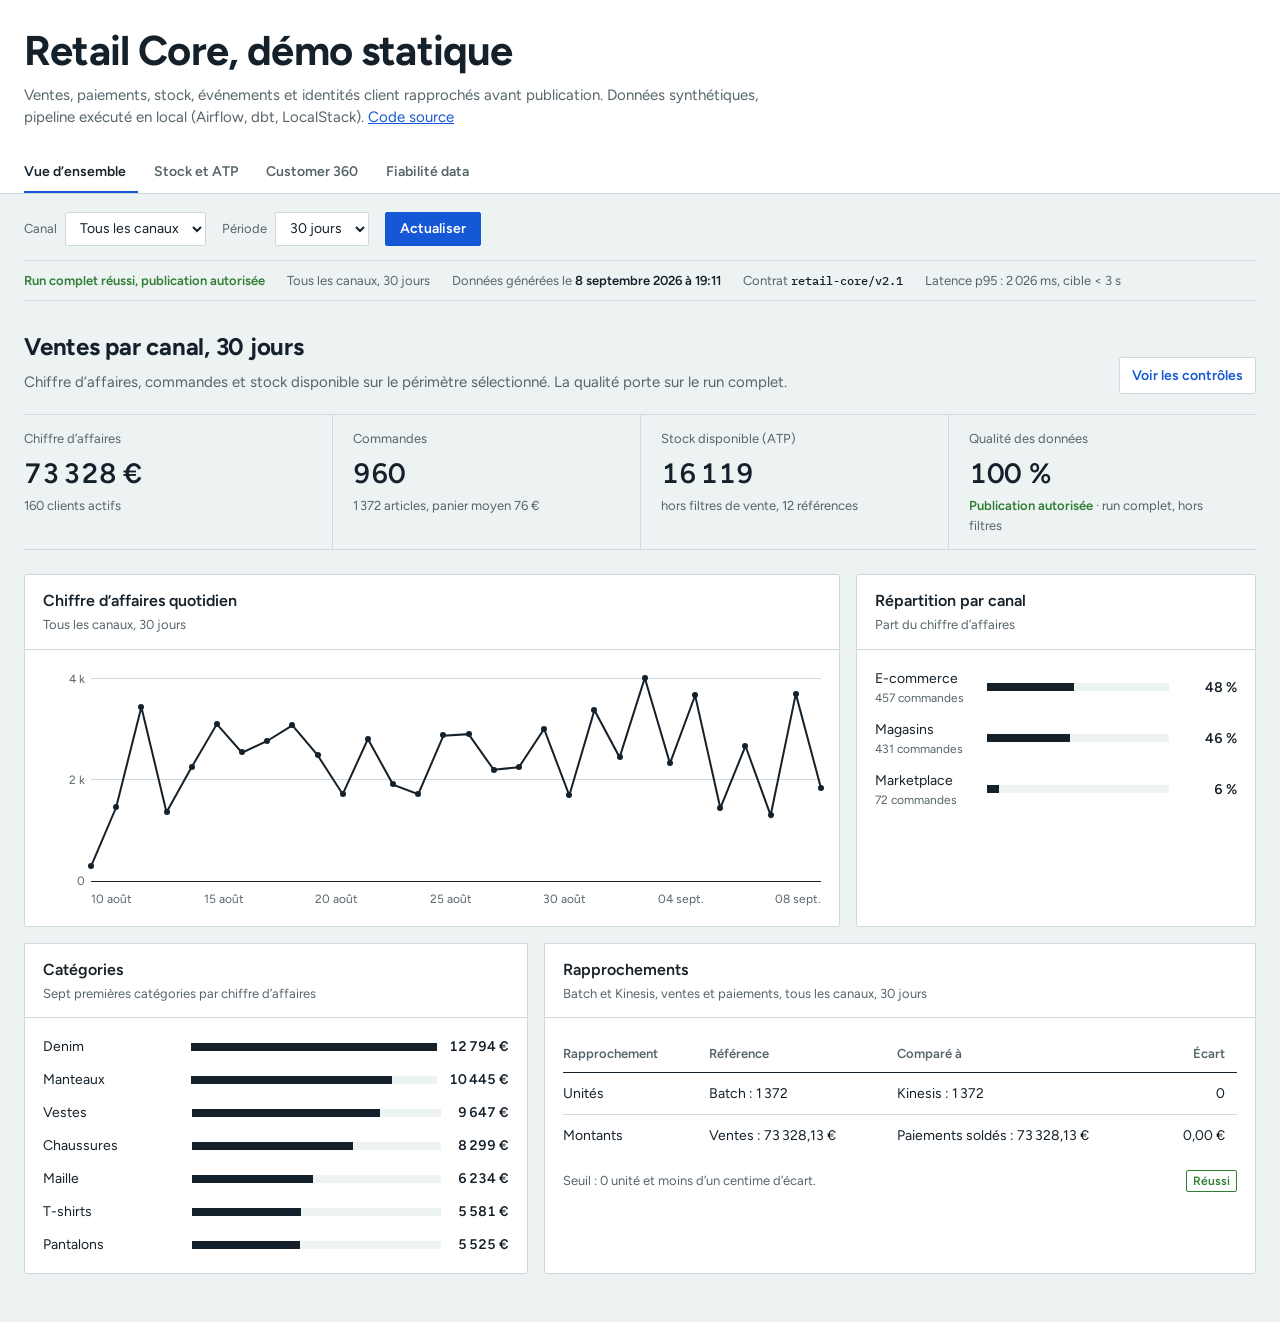
==== commit dab5ccf9: "Publier la correction du périmètre en minuscule (main fb634fd) Seuls app.js et la version de cache d" ====
--- a/index.html
+++ b/index.html
@@ -8,7 +8,7 @@
     <link rel="preconnect" href="https://fonts.googleapis.com" />
     <link rel="preconnect" href="https://fonts.gstatic.com" crossorigin />
     <link rel="stylesheet" href="https://fonts.googleapis.com/css2?family=Figtree:wght@400;500;600;700&family=IBM+Plex+Mono:wght@400;500&display=swap" />
-    <link rel="stylesheet" href="./styles.css?v=f486679729e1" />
+    <link rel="stylesheet" href="./styles.css?v=c092ec0404c4" />
   </head>
   <body>
     <header class="site-header">
@@ -44,7 +44,7 @@
     </div>
 
     <div class="toast" id="toast" role="status"></div>
-    <script src="./static-data.js?v=f486679729e1" defer></script>
-    <script src="./app.js?v=f486679729e1" defer></script>
+    <script src="./static-data.js?v=c092ec0404c4" defer></script>
+    <script src="./app.js?v=c092ec0404c4" defer></script>
   </body>
 </html>
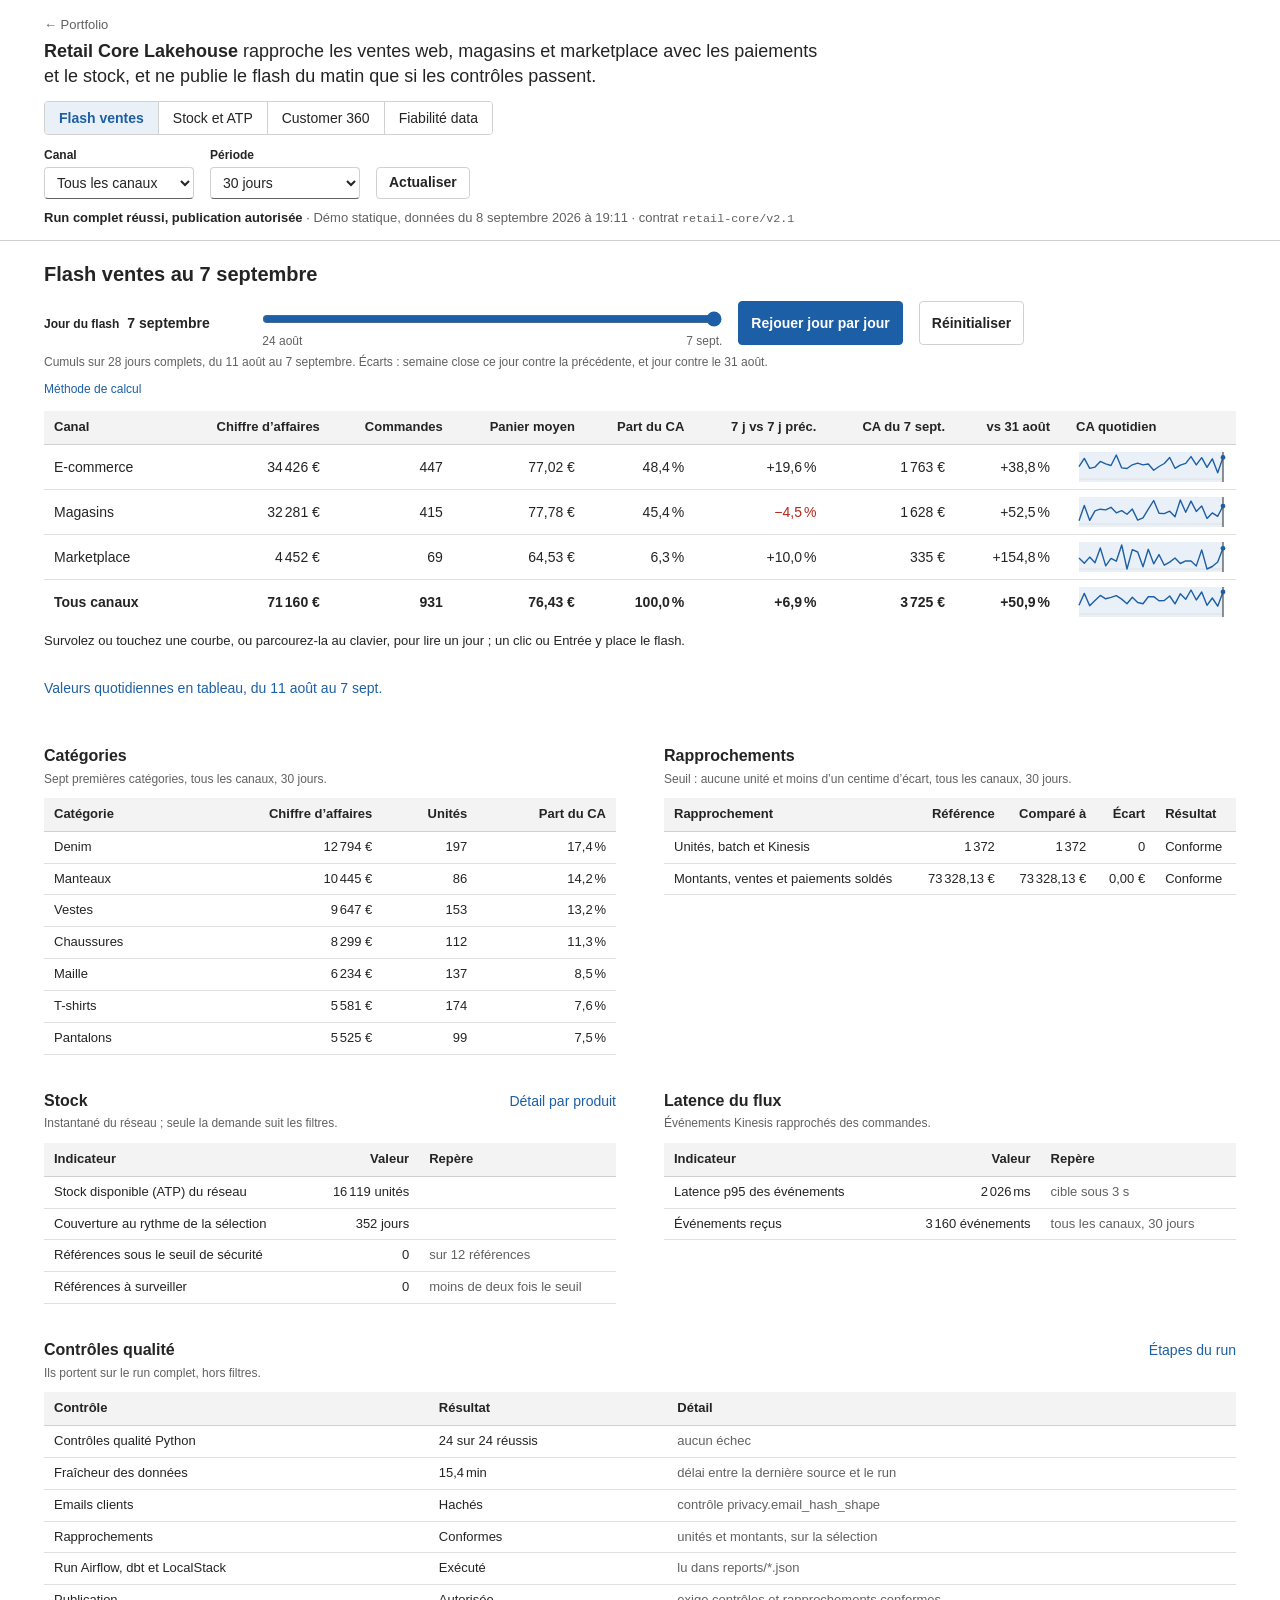
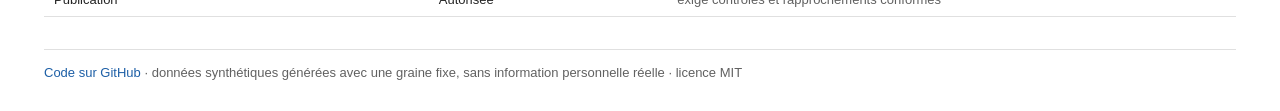
==== commit a7298a05: "Publier le flash ventes de main (d9b2126) static-data.js reste celui du run complet du 8 septembre 2" ====
--- a/index.html
+++ b/index.html
@@ -3,48 +3,42 @@
   <head>
     <meta charset="utf-8" />
     <meta name="viewport" content="width=device-width, initial-scale=1" />
-    <meta name="description" content="Retail Core Lakehouse : ventes, stock, identités client et contrôles de publication sur données synthétiques." />
+    <meta name="description" content="Retail Core Lakehouse : flash ventes par canal, stock et contrôles de publication, calculés sur des données retail synthétiques." />
     <title>Retail Core, démo statique</title>
-    <link rel="preconnect" href="https://fonts.googleapis.com" />
-    <link rel="preconnect" href="https://fonts.gstatic.com" crossorigin />
-    <link rel="stylesheet" href="https://fonts.googleapis.com/css2?family=Figtree:wght@400;500;600;700&family=IBM+Plex+Mono:wght@400;500&display=swap" />
-    <link rel="stylesheet" href="./styles.css?v=c092ec0404c4" />
+    <link rel="stylesheet" href="./styles.css?v=89c54dd467b3" />
   </head>
   <body>
-    <header class="site-header">
+    <header class="masthead">
       <div class="container">
-        <h1>Retail Core, <span id="run-mode">démo statique</span></h1>
-        <p class="intro">Ventes, paiements, stock, événements et identités client rapprochés avant publication. Données synthétiques, pipeline exécuté en local (Airflow, dbt, LocalStack). <a href="https://github.com/Ikel0/retail-core-lakehouse">Code source</a></p>
+        <a class="back" href="https://ikel0.github.io/">← Portfolio</a>
+        <h1>Retail Core Lakehouse <span class="h1-rest">rapproche les ventes web, magasins et marketplace avec les paiements et le stock, et ne publie le flash du matin que si les contrôles passent.</span></h1>
+
         <nav class="tabs" aria-label="Vues du tableau de bord">
-          <button type="button" class="nav-item active" data-view="overview" aria-current="page">Vue d’ensemble</button>
+          <button type="button" class="nav-item active" data-view="overview" aria-current="page">Flash ventes</button>
           <button type="button" class="nav-item" data-view="inventory">Stock et ATP</button>
           <button type="button" class="nav-item" data-view="customers">Customer 360</button>
           <button type="button" class="nav-item" data-view="reliability">Fiabilité data</button>
         </nav>
+
+        <div class="toolbar">
+          <label class="select-wrap">Canal <select id="channel-filter"><option value="all">Tous les canaux</option><option value="web">E-commerce</option><option value="store">Magasins</option><option value="marketplace">Marketplace</option></select></label>
+          <label class="select-wrap">Période <select id="period-filter"><option value="7">7 jours</option><option value="14">14 jours</option><option value="30" selected>30 jours</option></select></label>
+          <p class="scope-mode" id="scope-mode" hidden>Cette vue porte sur le dernier run complet, sans filtre.</p>
+          <button type="button" class="button" id="refresh-data">Actualiser</button>
+        </div>
+        <p class="run-line"><span class="run-status" id="run-status">Lecture de l’état du run…</span><span class="sep" aria-hidden="true"> · </span><span id="run-mode">démo statique</span>, données du <span id="last-run">…</span><span class="sep" aria-hidden="true"> · </span>contrat <span class="mono" id="contract-version">…</span></p>
       </div>
     </header>
 
-    <div class="container">
-      <div class="toolbar">
-        <label class="select-wrap">Canal <select id="channel-filter"><option value="all">Tous les canaux</option><option value="web">E-commerce</option><option value="store">Magasins</option><option value="marketplace">Marketplace</option></select></label>
-        <label class="select-wrap">Période <select id="period-filter"><option value="7">7 jours</option><option value="14">14 jours</option><option value="30" selected>30 jours</option></select></label>
-        <p class="scope-mode" id="scope-mode" hidden>Cette vue porte sur le dernier run complet, sans filtre.</p>
-        <button type="button" class="primary-button" id="refresh-data">Actualiser</button>
-      </div>
+    <main id="view-root" class="container view-root"></main>
 
-      <div class="status-strip">
-        <span class="run-status" id="run-status">Statut du run en cours de lecture</span>
-        <span id="scope-status">Tous les canaux, 30 jours</span>
-        <span>Données générées le <b id="last-run">…</b></span>
-        <span>Contrat <b class="mono" id="contract-version">…</b></span>
-        <span id="latency-sla">Latence p95 …</span>
-      </div>
-
-      <main id="view-root" class="view-root" aria-live="polite"></main>
-    </div>
+    <footer class="container colophon">
+      <p><a href="https://github.com/Ikel0/retail-core-lakehouse">Code sur GitHub</a><span class="sep" aria-hidden="true"> · </span>données synthétiques générées avec une graine fixe, sans information personnelle réelle<span class="sep" aria-hidden="true"> · </span>licence MIT</p>
+    </footer>
 
     <div class="toast" id="toast" role="status"></div>
-    <script src="./static-data.js?v=c092ec0404c4" defer></script>
-    <script src="./app.js?v=c092ec0404c4" defer></script>
+    <script src="./flash.js?v=89c54dd467b3" defer></script>
+    <script src="./static-data.js?v=89c54dd467b3" defer></script>
+    <script src="./app.js?v=89c54dd467b3" defer></script>
   </body>
 </html>
--- a/styles.css
+++ b/styles.css
@@ -1,182 +1,167 @@
+/* Conventions d'un rapport Power BI / Fluent 2 : pile système Segoe UI, contrôles à rayon 4 px,
+   en-têtes de tableau gras sur fond gris clair. Bleu pour l'action principale, rouge pour le négatif. */
 :root {
-  --paper: #edf2f3;
-  --surface: #ffffff;
-  --ink: #14202a;
-  --muted: #56656b;
-  --line: #cfd8da;
-  --blue: #1558d6;
-  --blue-dark: #103e93;
-  --ok: #2e7d32;
-  --error: #b3261e;
-  --warn: #a05a00;
-  --sans: "Figtree", Arial, sans-serif;
-  --mono: "IBM Plex Mono", ui-monospace, monospace;
-  --radius: 2px;
+  color-scheme: light;
+  --bg: #ffffff;
+  --ink: #242424;
+  --muted: #616161;
+  --rule: #e0e0e0;
+  --rule-strong: #8a8a8a;
+  --stroke: #d1d1d1;
+  --stripe: #f5f5f5;
+  --header-bg: #f3f3f3;
+  --accent: #1d5fa6;
+  --accent-hover: #174d87;
+  --accent-soft: #e9f0f8;
+  --neg: #b42318;
+  --sans: "Segoe UI", -apple-system, BlinkMacSystemFont, "Helvetica Neue", Arial, sans-serif;
+  --mono: ui-monospace, SFMono-Regular, Menlo, Consolas, monospace;
 }
 
-:root { color-scheme: light; }
 * { box-sizing: border-box; }
-html { min-width: 320px; background: var(--paper); }
-body { margin: 0; background: var(--paper); color: var(--ink); font: 15px/1.5 var(--sans); }
+html { min-width: 320px; background: var(--bg); }
+body { margin: 0; background: var(--bg); color: var(--ink); font: 400 14px/1.45 var(--sans); font-variant-numeric: tabular-nums; }
 button, select, input { font: inherit; color: inherit; }
-a { color: var(--blue); }
-a:hover { color: var(--blue-dark); }
-:focus-visible { outline: 2px solid var(--blue); outline-offset: 2px; }
-code, .mono { font-family: var(--mono); font-size: .92em; }
+a { color: var(--accent); text-decoration: none; }
+a:hover { color: var(--accent-hover); text-decoration: underline; }
+:focus-visible { outline: 2px solid var(--ink); outline-offset: 2px; }
+code, .mono { font-family: var(--mono); font-size: .9em; font-weight: 400; white-space: nowrap; }
+.muted { color: var(--muted); }
+.neg { color: var(--neg); }
+.visually-hidden { position: absolute; width: 1px; height: 1px; overflow: hidden; clip: rect(0 0 0 0); white-space: nowrap; }
 
-.container { max-width: 1280px; margin: 0 auto; padding: 0 24px; }
+.container { max-width: 1240px; margin: 0 auto; padding: 0 24px; }
 
-/* En-tête */
-.site-header { background: var(--surface); border-bottom: 1px solid var(--line); }
-.site-header .container { padding-top: 28px; }
-.site-header h1 { margin: 0; font-size: clamp(2rem, 3.4vw, 2.6rem); font-weight: 700; line-height: 1.1; letter-spacing: -0.02em; }
-.intro { margin: 10px 0 0; max-width: 760px; color: var(--muted); font-size: 15px; }
-.tabs { display: flex; gap: 4px; margin-top: 22px; overflow-x: auto; scrollbar-width: none; }
-.nav-item { appearance: none; border: 0; border-bottom: 2px solid transparent; background: none; padding: 10px 12px 9px; color: var(--muted); font-size: 14px; font-weight: 600; white-space: nowrap; cursor: pointer; }
-.nav-item:first-child { padding-left: 0; }
-.nav-item:hover { color: var(--ink); }
-.nav-item.active { color: var(--ink); border-bottom-color: var(--blue); }
+/* En-tête : qui, quoi, filtres, état du run */
+.masthead { border-bottom: 1px solid var(--stroke); }
+.masthead .container { padding-top: 14px; padding-bottom: 12px; }
+.back { display: inline-block; color: var(--muted); font-size: 13px; text-decoration: none; }
+.back:hover { color: var(--ink); text-decoration: underline; }
+.masthead h1 { margin: 4px 0 0; max-width: 78ch; font-size: 18px; font-weight: 600; line-height: 1.4; }
+.h1-rest { font-weight: 400; }
 
-/* Filtres et statut */
-.toolbar { display: flex; flex-wrap: wrap; align-items: center; gap: 10px 16px; padding-top: 18px; }
-.select-wrap { display: flex; align-items: center; gap: 8px; font-size: 13px; color: var(--muted); }
-.select-wrap select { height: 34px; padding: 0 10px; border: 1px solid var(--line); border-radius: var(--radius); background: var(--surface); color: var(--ink); font-size: 14px; cursor: pointer; }
+/* Onglets en contrôle segmenté */
+.tabs { display: inline-flex; max-width: 100%; margin-top: 12px; border: 1px solid var(--stroke); border-radius: 4px; overflow-x: auto; scrollbar-width: none; }
+.nav-item { appearance: none; height: 32px; padding: 0 14px; border: 0; border-left: 1px solid var(--stroke); background: #fff; color: var(--ink); font-size: 14px; white-space: nowrap; cursor: pointer; }
+.nav-item:first-child { border-left: 0; }
+.nav-item:hover { background: var(--stripe); }
+.nav-item.active { background: var(--accent-soft); color: var(--accent); font-weight: 600; }
+.nav-item:focus-visible { outline-offset: -2px; }
+
+/* Segments (slicers) : titre au-dessus, liste déroulante Fluent */
+.toolbar { display: flex; flex-wrap: wrap; align-items: flex-end; gap: 8px 16px; padding-top: 12px; }
+.select-wrap { display: flex; flex-direction: column; gap: 2px; font-size: 12px; font-weight: 600; color: var(--ink); }
+.select-wrap select { min-width: 150px; height: 32px; padding: 0 8px; border: 1px solid var(--stroke); border-bottom-color: #616161; border-radius: 4px; background: #fff; color: var(--ink); font-size: 14px; font-weight: 400; cursor: pointer; }
+.select-wrap select:hover { border-color: #c7c7c7; border-bottom-color: #575757; }
 .select-wrap[hidden], .scope-mode[hidden] { display: none; }
-.scope-mode { font-size: 13px; color: var(--muted); }
-.primary-button { height: 34px; padding: 0 14px; border: 1px solid var(--blue); border-radius: var(--radius); background: var(--blue); color: #fff; font-size: 14px; font-weight: 600; cursor: pointer; }
-.primary-button:hover { background: var(--blue-dark); border-color: var(--blue-dark); }
-.primary-button:disabled { opacity: .6; cursor: progress; }
+.scope-mode { margin: 0; font-size: 14px; color: var(--muted); }
+/* Boutons Fluent : 32 px, rayon 4 px, bordure grise ; le principal est plein */
+.button { min-height: 32px; padding: 0 12px; border: 1px solid var(--stroke); border-radius: 4px; background: #fff; color: var(--ink); font-size: 14px; font-weight: 600; cursor: pointer; }
+.button:hover { background: var(--stripe); border-color: #c7c7c7; }
+.button:active { background: #e0e0e0; border-color: #b3b3b3; }
+.button.primary { background: var(--accent); border-color: var(--accent); color: #fff; }
+.button.primary:hover { background: var(--accent-hover); border-color: var(--accent-hover); }
+.button:disabled { background: var(--stripe); border-color: var(--rule); color: #bdbdbd; cursor: progress; }
+.run-line { margin: 10px 0 0; color: var(--muted); font-size: 13px; }
+.run-status { color: var(--ink); font-weight: 600; }
+.run-status.neg { color: var(--neg); }
 
-.status-strip { display: flex; flex-wrap: wrap; gap: 6px 22px; margin-top: 14px; padding: 10px 0; border-top: 1px solid var(--line); border-bottom: 1px solid var(--line); color: var(--muted); font-size: 13px; }
-.status-strip b { color: var(--ink); font-weight: 600; }
-.status-strip b.mono { font-weight: 500; }
-.run-status { font-weight: 600; }
-.run-status.ok { color: var(--ok); }
-.run-status.warn { color: var(--warn); }
-.run-status.error { color: var(--error); }
-
-/* Vues */
-.view-root { padding-top: 28px; padding-bottom: 48px; }
-.view-head { display: flex; justify-content: space-between; align-items: flex-end; gap: 16px; margin-bottom: 20px; }
-.view-head h2 { margin: 0; font-size: 24px; font-weight: 700; letter-spacing: -0.01em; }
-.view-head p { margin: 6px 0 0; max-width: 780px; color: var(--muted); }
-.subtle-button { flex: 0 0 auto; padding: 7px 12px; border: 1px solid var(--line); border-radius: var(--radius); background: var(--surface); color: var(--blue); font-size: 14px; font-weight: 600; cursor: pointer; }
-.subtle-button:hover { border-color: var(--blue); }
-
-/* Indicateurs : une ligne de chiffres séparés par des filets verticaux */
-.kpi-row { display: grid; grid-template-columns: repeat(4, minmax(0, 1fr)); margin: 0 0 24px; border-top: 1px solid var(--line); border-bottom: 1px solid var(--line); }
-.kpi { min-width: 0; padding: 14px 20px; border-left: 1px solid var(--line); }
-.kpi:first-child { border-left: 0; padding-left: 0; }
-.kpi-label { color: var(--muted); font-size: 13px; }
-.kpi-value { margin: 4px 0 2px; font-size: clamp(22px, 2.2vw, 28px); font-weight: 600; letter-spacing: -0.01em; font-variant-numeric: tabular-nums; overflow-wrap: anywhere; }
-.kpi-detail { color: var(--muted); font-size: 13px; }
-.kpi-detail .ok { color: var(--ok); font-weight: 600; }
-.kpi-detail .warn { color: var(--warn); font-weight: 600; }
-.kpi-detail .error { color: var(--error); font-weight: 600; }
-
-/* Panneaux */
-.dashboard-grid { display: grid; grid-template-columns: repeat(12, minmax(0, 1fr)); gap: 16px; }
-.panel { min-width: 0; background: var(--surface); border: 1px solid var(--line); border-radius: var(--radius); }
-.panel-header { display: flex; justify-content: space-between; align-items: flex-start; gap: 12px; padding: 14px 18px; border-bottom: 1px solid var(--line); }
-.panel-title h3 { margin: 0; font-size: 16px; font-weight: 600; }
-.panel-title p { margin: 2px 0 0; color: var(--muted); font-size: 13px; }
-.panel-meta { flex-shrink: 0; color: var(--muted); font-size: 13px; }
-.panel-body { padding: 18px; }
-.span-8 { grid-column: span 8; } .span-7 { grid-column: span 7; } .span-6 { grid-column: span 6; } .span-5 { grid-column: span 5; } .span-4 { grid-column: span 4; } .span-12 { grid-column: 1 / -1; }
-
-/* Courbe */
-.line-chart { position: relative; height: 240px; }
-.chart-grid { position: absolute; inset: 10px 0 26px 48px; display: grid; grid-template-rows: repeat(2, 1fr); border-bottom: 1px solid var(--ink); }
-.chart-grid i { border-top: 1px solid var(--line); }
-.plot { position: absolute; inset: 10px 0 26px 48px; }
-.plot svg { position: absolute; inset: 0; width: 100%; height: 100%; overflow: visible; }
-.plot .line { fill: none; stroke: var(--ink); stroke-width: 2; vector-effect: non-scaling-stroke; }
-.point { position: absolute; width: 14px; height: 14px; margin: -7px 0 0 -7px; padding: 0; border: 0; background: none; cursor: pointer; }
-.point::after { content: ""; position: absolute; inset: 4px; border-radius: 50%; background: var(--ink); }
-.point:hover::after, .point:focus-visible::after { inset: 2px; background: var(--blue); }
-.chart-scale { position: absolute; left: 0; top: 2px; bottom: 18px; width: 42px; display: flex; flex-direction: column; justify-content: space-between; color: var(--muted); font-size: 12px; text-align: right; }
-.chart-labels { position: absolute; left: 48px; right: 0; bottom: 0; display: flex; justify-content: space-between; color: var(--muted); font-size: 12px; white-space: nowrap; }
-.chart-tooltip { position: absolute; z-index: 3; padding: 6px 9px; border-radius: var(--radius); background: var(--ink); color: #fff; font-size: 13px; white-space: nowrap; pointer-events: none; transform: translate(-50%, -120%); opacity: 0; }
-
-/* Barres */
-.bar-list { display: grid; gap: 12px; }
-.narrow { max-width: 640px; }
-.bar-row { display: grid; grid-template-columns: minmax(90px, 1.1fr) 2fr minmax(56px, auto); gap: 12px; align-items: center; font-size: 14px; }
-.bar-row > span { min-width: 0; overflow: hidden; text-overflow: ellipsis; white-space: nowrap; }
-.bar-row small { display: block; color: var(--muted); font-size: 12px; }
-.bar-row b { font-weight: 600; text-align: right; font-variant-numeric: tabular-nums; }
-.meter { height: 8px; background: var(--paper); }
-.meter i { display: block; height: 100%; background: var(--ink); }
+/* Blocs */
+.view-root { padding-top: 20px; padding-bottom: 32px; }
+.block { margin-top: 36px; min-width: 0; }
+.block.lead { margin-top: 0; }
+.block-head { display: flex; flex-wrap: wrap; justify-content: space-between; align-items: baseline; gap: 8px 16px; }
+.block h2 { margin: 0; font-size: 16px; font-weight: 600; line-height: 1.3; }
+.block.lead h2 { font-size: 20px; }
+.note { margin: 4px 0 10px; max-width: 110ch; color: var(--muted); font-size: 12px; }
+.method { margin: -4px 0 10px; color: var(--muted); font-size: 12px; }
+.method summary { display: inline-flex; align-items: center; min-height: 24px; color: var(--accent); cursor: pointer; }
+.method p { max-width: 110ch; margin: 2px 0 0; }
+.block.narrow { max-width: 560px; }
+.pair { display: grid; grid-template-columns: repeat(2, minmax(0, 1fr)); gap: 0 48px; }
+.link-button { padding: 0; border: 0; background: none; color: var(--accent); font-size: 14px; cursor: pointer; }
+.link-button:hover { color: var(--accent-hover); text-decoration: underline; }
+.block-tools { display: flex; flex-wrap: wrap; gap: 8px; }
+.block-tools input { width: 240px; height: 32px; padding: 0 8px; border: 1px solid var(--stroke); border-bottom-color: #616161; border-radius: 4px; background: #fff; font-size: 14px; }
+.block-tools input:focus { border-bottom: 2px solid var(--accent); outline: none; }
 
 /* Tableaux */
-.data-table-wrap { overflow-x: auto; }
-.data-table { width: 100%; border-collapse: collapse; font-size: 14px; }
-.data-table.wide { min-width: 900px; }
-.data-table th { padding: 8px 12px; text-align: left; color: var(--muted); font-size: 13px; font-weight: 600; white-space: nowrap; border-bottom: 1px solid var(--ink); }
-.data-table td { padding: 10px 12px; white-space: nowrap; border-bottom: 1px solid var(--line); }
-.data-table th:first-child, .data-table td:first-child { padding-left: 0; }
-.data-table tr:last-child td { border-bottom: 0; }
-.data-table .r { text-align: right; font-variant-numeric: tabular-nums; }
-.data-table .id { display: block; color: var(--muted); font-family: var(--mono); font-size: 12px; }
-.atp-cell { min-width: 140px; }
-.table-meter { height: 4px; margin-top: 5px; background: var(--paper); }
-.table-meter i { display: block; height: 100%; background: var(--muted); }
-.table-meter i.watch { background: var(--warn); }
-.table-meter i.critical { background: var(--error); }
-.search-box input { width: 240px; height: 32px; padding: 0 10px; border: 1px solid var(--line); border-radius: var(--radius); background: var(--surface); font-size: 14px; }
-.search-box input:focus { border-color: var(--blue); }
+.table-wrap { overflow-x: auto; }
+.grid { width: 100%; border-collapse: collapse; font-size: 13px; font-variant-numeric: tabular-nums; }
+.grid.wide { min-width: 900px; }
+.grid th, .grid td { padding: 6px 10px; text-align: left; vertical-align: baseline; white-space: nowrap; border-bottom: 1px solid var(--rule); }
+.grid thead th { padding-top: 7px; padding-bottom: 7px; background: var(--header-bg); color: var(--ink); font-size: 13px; font-weight: 600; border-bottom: 1px solid var(--stroke); }
+.grid tbody tr:hover > * { background: #fafafa; }
+.grid tbody th { font-weight: 400; white-space: normal; }
+.flash tbody th { white-space: nowrap; }
+.grid .r { text-align: right; }
+.grid .sub { display: block; color: var(--muted); font-size: 12px; }
+.grid .id { display: block; color: var(--muted); font-size: 12px; }
+.grid td.muted { white-space: normal; }
 
-/* Statuts : la couleur ne sert qu'aux statuts réels */
-.badge { display: inline-block; padding: 1px 6px; border: 1px solid currentColor; border-radius: var(--radius); font-size: 12px; font-weight: 600; white-space: nowrap; }
-.badge.pass { color: var(--ok); }
-.badge.healthy { border-color: transparent; padding-left: 0; color: var(--muted); font-weight: 500; }
-.badge.warn, .badge.watch, .badge.emulated { color: var(--warn); }
-.badge.critical { color: var(--error); }
-.badge.ready { color: var(--muted); }
-.recon-foot { display: flex; justify-content: space-between; align-items: center; gap: 12px; margin-top: 14px; color: var(--muted); font-size: 13px; }
+/* Flash : la table qui se lit en premier */
+.flash { font-size: 14px; }
+.flash tbody th, .flash td { padding-top: 7px; padding-bottom: 7px; vertical-align: middle; }
+.flash tr.total th, .flash tr.total td { font-weight: 600; border-top: 1px solid var(--rule-strong); border-bottom: 0; }
+.flash .spark-col { width: 1%; padding-left: 16px; }
+.spark { display: block; cursor: pointer; touch-action: pan-y; }
+.spark:focus-visible { outline-offset: 3px; }
+.spark polyline { fill: none; stroke: var(--accent); stroke-width: 1.4; stroke-linejoin: round; }
+.spark circle { fill: var(--accent); }
+.spark-base { stroke: var(--rule); stroke-width: 1; }
+.spark-window { fill: var(--accent-soft); }
+.spark-day { stroke: var(--ink); stroke-width: 1; }
+.spark-hover { stroke: var(--muted); stroke-width: 1; stroke-dasharray: 2 2; }
+.spark-readout { min-height: 1.5em; margin: 8px 0 0; color: var(--ink); font-size: 13px; }
 
-.evidence-legend { display: flex; flex-wrap: wrap; gap: 6px; }
-.proof-list { display: grid; grid-template-columns: minmax(150px, auto) 1fr; margin: 0; }
-.proof-list dt, .proof-list dd { margin: 0; padding: 9px 0; border-bottom: 1px solid var(--line); font-size: 14px; }
-.proof-list dt { padding-right: 16px; color: var(--muted); }
-.proof-list dd { font-variant-numeric: tabular-nums; }
-.proof-list dt:last-of-type, .proof-list dd:last-of-type { border-bottom: 0; }
-.gate-value { font-size: 40px; font-weight: 700; line-height: 1; font-variant-numeric: tabular-nums; }
-.gate-label { margin: 8px 0 4px; font-size: 18px; font-weight: 600; }
-.gate-label.ok { color: var(--ok); }
-.gate-label.error { color: var(--error); }
-.gate p { margin: 0; color: var(--muted); font-size: 14px; }
+/* Curseur du jour : la seule commande qui fait bouger le flash */
+.flash-controls { display: flex; flex-wrap: wrap; align-items: center; gap: 4px 16px; margin: 10px 0 2px; }
+.flash-label { display: flex; align-items: baseline; gap: 8px; font-size: 12px; font-weight: 600; }
+.flash-label output { min-width: 8.5em; color: var(--ink); font-size: 14px; font-weight: 600; }
+.flash-range { flex: 1 1 260px; max-width: 460px; min-width: 0; }
+.flash-range input { display: block; width: 100%; height: 44px; margin: 0; accent-color: var(--accent); cursor: pointer; }
+.range-ends { display: flex; justify-content: space-between; margin-top: -8px; color: var(--muted); font-size: 12px; }
+.flash-controls .button { min-height: 44px; }
+
+.daily { margin-top: 14px; font-size: 14px; }
+.daily summary { display: inline-flex; align-items: center; min-height: 44px; color: var(--accent); cursor: pointer; }
+.daily .grid { max-width: 760px; }
+.daily tr.current th, .daily tr.current td { font-weight: 600; background: var(--accent-soft); }
+
+.grid.summary { width: auto; }
+.grid.summary th, .grid.summary td { padding-right: 56px; text-align: left; }
+.summary td { font-size: 18px; font-weight: 600; }
+.summary .sub { font-weight: 400; }
+.summary .sub { font-size: 12px; }
+
+.atp-cell { min-width: 130px; }
+.meter { display: block; height: 3px; margin-top: 4px; background: var(--stripe); }
+.meter i { display: block; height: 100%; background: var(--accent); }
+.meter i.neg-fill { background: var(--neg); }
+
+.colophon { padding-bottom: 28px; color: var(--muted); font-size: 13px; }
+.colophon p { margin: 0; padding-top: 14px; border-top: 1px solid var(--rule); }
+.colophon a { color: var(--accent); }
 
 /* États */
-.toast { position: fixed; right: 24px; bottom: 24px; z-index: 50; padding: 10px 14px; border-radius: var(--radius); background: var(--ink); color: #fff; font-size: 14px; opacity: 0; pointer-events: none; transition: opacity .2s; }
+.toast { position: fixed; right: 24px; bottom: 24px; z-index: 50; padding: 9px 12px; border-radius: 4px; background: var(--ink); color: #fff; font-size: 14px; opacity: 0; pointer-events: none; transition: opacity .2s; }
 .toast.show { opacity: 1; }
-.loading-state { padding: 48px 0; color: var(--muted); }
-.error-state { padding: 40px 20px; color: var(--muted); text-align: center; }
-.error-state strong { display: block; margin-bottom: 6px; color: var(--ink); font-size: 17px; font-weight: 600; }
+.loading-state { margin: 0; padding: 32px 0; color: var(--muted); }
+.empty-state { padding: 28px 0; color: var(--muted); }
+.empty-state strong { display: block; margin-bottom: 4px; color: var(--ink); font-weight: 600; }
 
-@media (max-width: 1100px) {
-  .kpi-row { grid-template-columns: repeat(2, minmax(0, 1fr)); }
-  .kpi:nth-child(3) { border-left: 0; padding-left: 0; }
-  .kpi:nth-child(n+3) { border-top: 1px solid var(--line); }
-  .span-8, .span-7 { grid-column: span 12; }
-  .span-5, .span-4 { grid-column: span 6; }
+@media (max-width: 960px) {
+  .pair { grid-template-columns: 1fr; }
 }
 @media (max-width: 760px) {
   .container { padding: 0 16px; }
-  .site-header .container { padding-top: 20px; }
-  .span-6, .span-5, .span-4 { grid-column: span 12; }
-  .view-head { flex-direction: column; align-items: flex-start; }
-  .panel-header { flex-direction: column; }
-  .search-box, .search-box input { width: 100%; }
-  .recon-foot { flex-direction: column; align-items: flex-start; }
-}
-@media (max-width: 480px) {
-  .kpi-row { grid-template-columns: 1fr; }
-  .kpi, .kpi:nth-child(3) { border-left: 0; padding-left: 0; }
-  .kpi + .kpi { border-top: 1px solid var(--line); }
-  .proof-list { grid-template-columns: 1fr; }
-  .chart-labels span:nth-child(even) { display: none; }
-  .proof-list dt { padding-bottom: 0; border-bottom: 0; }
+  .masthead h1 { font-size: 17px; }
+  .flash { font-size: 14px; }
+  /* Le canal reste visible quand on fait défiler la table à l'horizontale. */
+  .flash tbody th, .flash thead th:first-child { position: sticky; left: 0; z-index: 1; background: var(--bg); padding-right: 12px; }
+  .block-tools, .block-tools input { width: 100%; }
+  .button, .nav-item, .select-wrap select, .block-tools input { min-height: 44px; }
+  .flash-range { flex-basis: 100%; max-width: none; }
 }
 
 @media (prefers-reduced-motion: reduce) { *, *::before, *::after { animation-duration: .01ms !important; transition-duration: .01ms !important; } }
